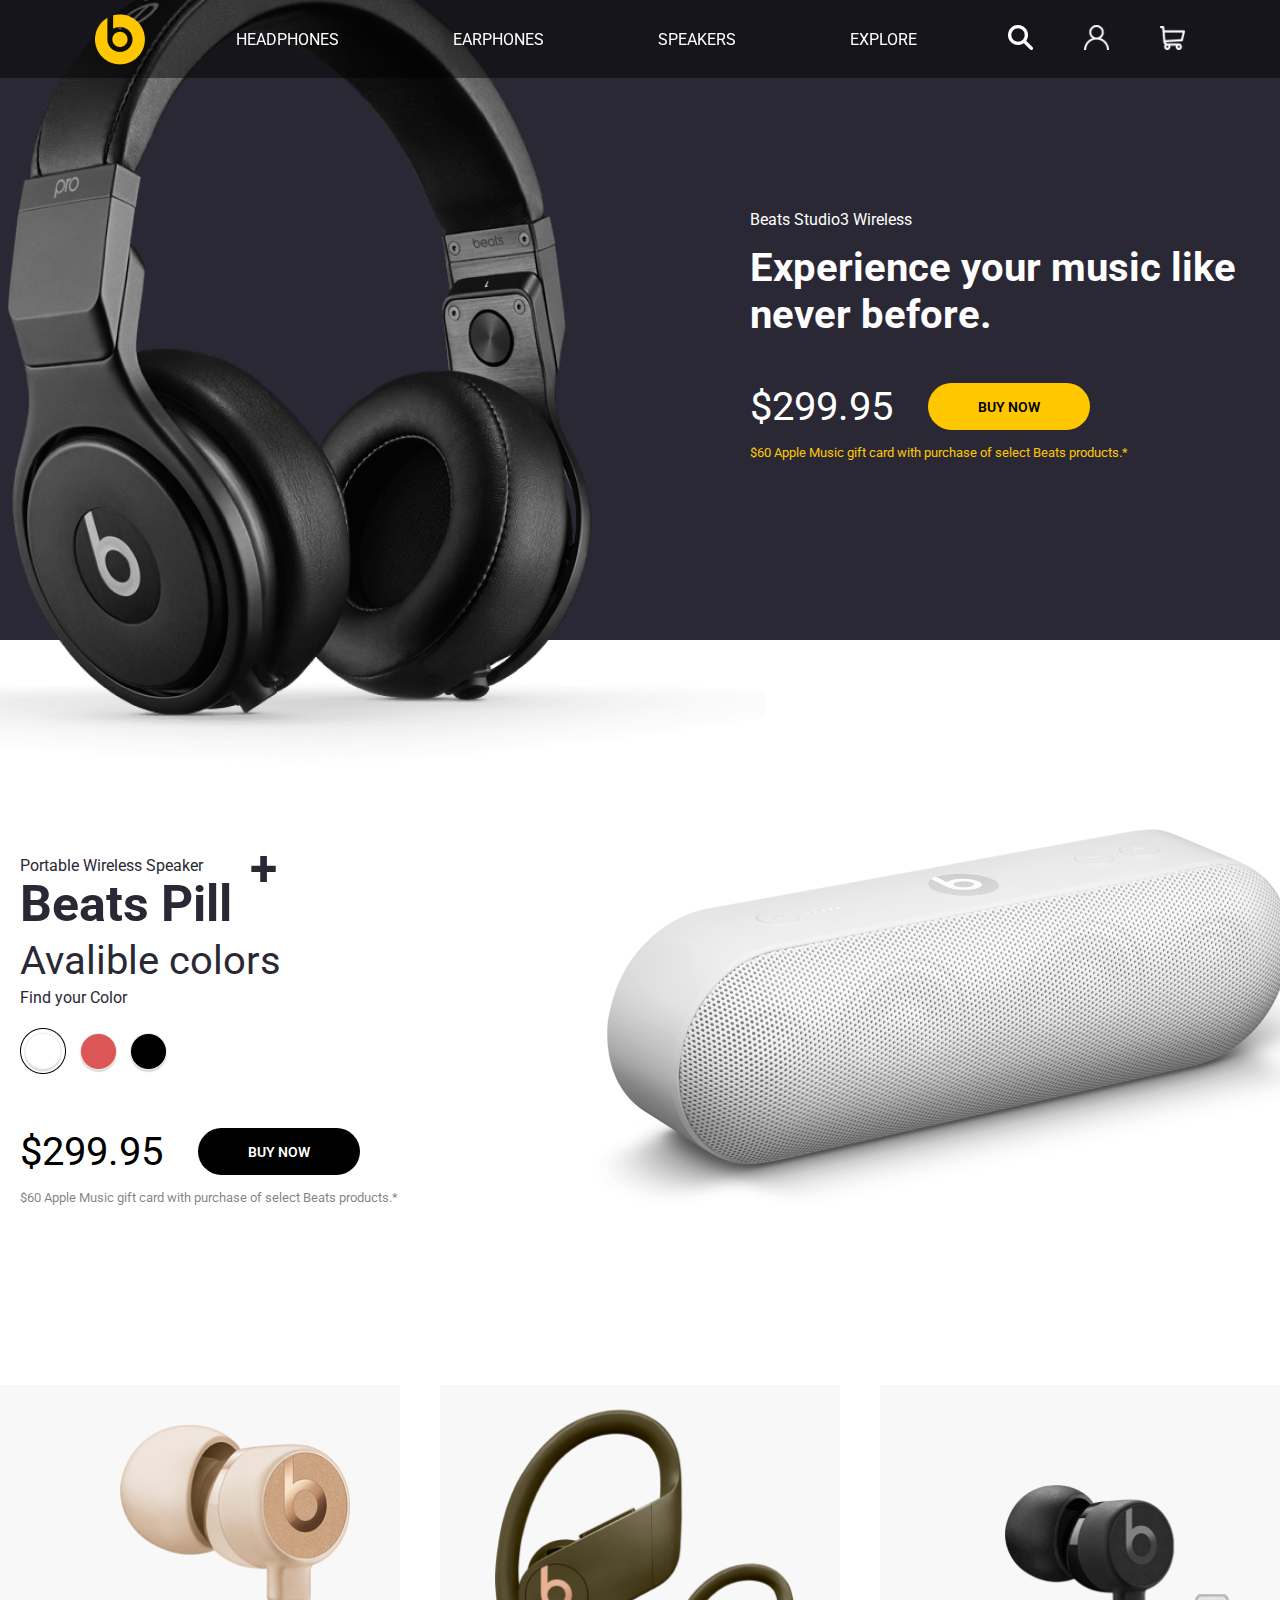
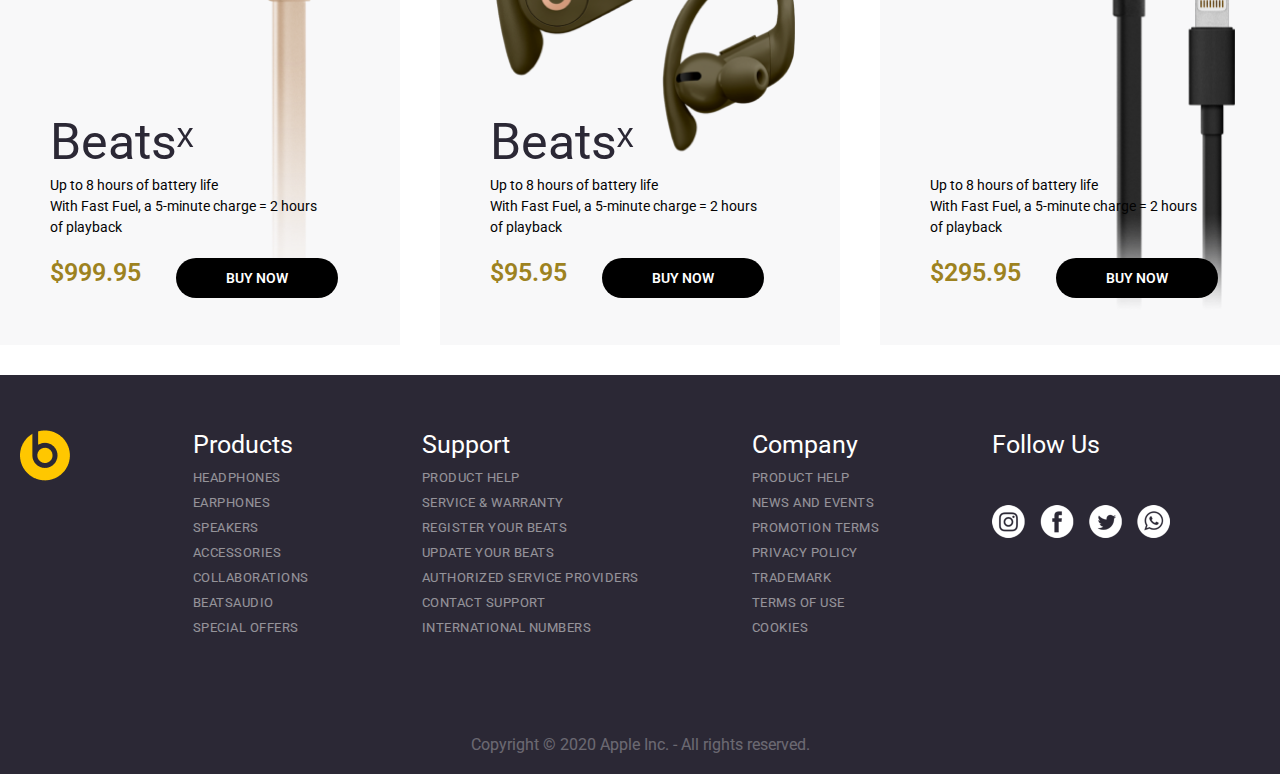
==== html/index.html @ 1bf5cfa0 "final version" ====
<!DOCTYPE html>
<html>
    <head>
        <title>Product Website</title>
        <meta charset="utf-8">
        <link rel="stylesheet" href="../styles/style.css">
        <link rel="stylesheet" href="../styles/nav.css">
        <link rel="stylesheet" href="../styles/bunner.css">
        <link rel="stylesheet" href="../styles/speaker.css">
        <link rel="stylesheet" href="../styles/earphones.css">
        <link rel="stylesheet" href="../styles/footer.css">
        <link href="https://fonts.googleapis.com/css?family=Roboto&display=swap" rel="stylesheet">
    </head>
    <body>
        <div class="container">

            <div class="nav">
                <div class="logo">
                    <img src="../images/logo.png" alt="shop-logo">
                </div>

                <div class="nav-list">
                    <a href="#" class="nav-link link">Headphones</a>
                    <a href="#" class="nav-link link">Earphones</a>
                    <a href="#" class="nav-link link">Speakers</a>
                    <a href="#" class="nav-link link">Explore</a>
                </div>

                <div class="button-group">
                    <a href="#" class="nav-icon link">
                        <img src="../images/search.png" alt="search">
                    </a>
                    <a href="#" class="nav-icon link">
                        <img src="../images/user.png" alt="user">
                    </a>
                    <a href="#" class="nav-icon link">
                        <img src="../images/shop.png" alt="shop">
                    </a>
                </div>
            </div>

            <div class="banner">
                <div class="wrapper">
                    <div class="bunner-picture">
                        <img src="../images/Bitmap.png" alt="bunner">
                    </div>

                    <div class="info">
                        <div class="sub-title">Beats Studio3 Wireless</div>
                        <div class="title">Experience your music like never before.</div>

                        <div class="action-box">
                            <div class="price">$299.95</div>
                            <button class="button">buy now</button>
                        </div>
    
                        <div class="extra-text">$60 Apple Music gift card with purchase of select Beats products.*</div>
    
                    </div>

                    
                </div>
            </div>

            <div class="speaker">
                <div class="wrapper_speaker">
                    <div class="speaker-info">

                        <div class="sub-title_speaker">Portable Wireless Speaker</div>
                        <div class="title_speaker">Beats Pill</div>
                        <div class="plus">+</div>

                        <div class="colors">
                            <div class="title_colors">Avalible colors</div>
                            <div class="choose_colors">
                                <div class="sub-title_colors">Find your Color</div>
                                <div class="color">
                                    <img src="../images/colors.png" alt="colors">
                                </div>
                            </div>
                        </div>

                        <div class="action-box">
                            <div class="price">$299.95</div>
                            <button class="button speaker">buy now</button>
                        </div>

                        <div class="extra-text">$60 Apple Music gift card with purchase of select Beats products.*</div>
                    
                    </div>

                    <div class="speaker-picture">
                        <img src="../images/speaker.png" alt="speaker">
                    </div>

                </div>
                
            </div>

            <div class="earphones">
                <div class="base">
                    
                    <div class="block-earphone block1">
                        <img src="../images/earphone1.png" alt="earphone" class="earphone1">
                        <div class="name">Beatsˣ</div>
                        <div class="characteristics"> 
                            
                            <div class="description">Up to 8 hours of battery life<br> With Fast Fuel, a 5-minute charge = 2 hours of playback</div>
                            
                            <div class="action-box">
                                <div class="price">$999.95</div>
                                <button class="button earphone">buy now</button>
                            </div>
                        </div>
                    </div>
                    
                    <div class="block-earphone block2">
                        <img src="../images/earphone2.png" alt="earphone" class="earphone2">
                        <div class="name">Beatsˣ</div>
                        <div class="characteristics">
                            
                            <div class="description">Up to 8 hours of battery life<br> With Fast Fuel, a 5-minute charge = 2 hours of playback</div>
                            
                            <div class="action-box">
                                
                                <div class="price">$95.95</div>
                                <button class="button earphone">buy now</button>
                            </div>
                        </div>
                    </div>
                    
                    <div class="block-earphone block3">
                        <img src="../images/earphone3.png" alt="earphone" class="earphone3">
                        
                        <div class="characteristics">
                            
                            <div class="description">Up to 8 hours of battery life<br> With Fast Fuel, a 5-minute charge = 2 hours of playback</div>
                        
                            <div class="action-box">
                                <div class="price">$295.95</div>
                                <button class="button earphone">buy now</button>
                            </div>
                        </div>
                    </div>
                </div>
            </div>

            <footer>
                <div class="footer">

                    <div class="logo">
                        <img src="../images/logo.png" alt="shop-logo">
                    </div>

                    <div class="products footer-block">
                        <div class="title-products footer-title">Products</div>
                        <div class="prod-links footer-links">HEADPHONES</div>
                        <div class="prod-links footer-links">EARPHONES</div>
                        <div class="prod-links footer-links">SPEAKERS</div>
                        <div class="prod-links footer-links">ACCESSORIES</div>
                        <div class="prod-links footer-links">COLLABORATIONS</div>
                        <div class="prod-links footer-links">BEATSAUDIO</div>
                        <div class="prod-links footer-links">SPECIAL OFFERS</div>

                    </div>

                    <div class="support footer-block">
                        <div class="title-support footer-title">Support</div>
                        <div class="supp-links footer-links">PRODUCT HELP</div>
                        <div class="supp-links footer-links">SERVICE & WARRANTY</div>
                        <div class="supp-links footer-links">REGISTER YOUR BEATS</div>
                        <div class="supp-links footer-links">UPDATE YOUR BEATS</div>
                        <div class="supp-links footer-links">AUTHORIZED SERVICE PROVIDERS</div>
                        <div class="supp-links footer-links">CONTACT SUPPORT</div>
                        <div class="supp-links footer-links">INTERNATIONAL NUMBERS</div>
                        
                    </div>

                    <div class="company footer-block">
                        <div class="title-company footer-title">Company</div>
                        <div class="comp-links footer-links">PRODUCT HELP</div>
                        <div class="comp-links footer-links">NEWS AND EVENTS</div>
                        <div class="comp-links footer-links">PROMOTION TERMS</div>
                        <div class="comp-links footer-links">PRIVACY POLICY</div>
                        <div class="comp-links footer-links">TRADEMARK</div>
                        <div class="comp-links footer-links">TERMS OF USE</div>
                        <div class="comp-links footer-links">COOKIES</div>
                    </div>

                    <div class="follow footer-block">
                        <div class="title-follow footer-title">Follow Us</div>

                        <div class="socials">
                            <a href="#" class="follow-links inst">
                                <img src="../images/inst icon.png">
                            </a>
                            <a href="#" class="follow-links fb">
                                <img src="../images/fb icon.png">
                            </a>
                            <a href="#" class="follow-links tw">
                                <img src="../images/tw icon.png">
                            </a>
                            <a href="#" class="follow-links wa">
                                <img src="../images/wa icon.png">
                            </a>
                        </div>
                    </div>

                </div>
                <div class="status">Copyright © 2020 Apple Inc. - All rights reserved.</div>
            </footer>
        </div>
    </body>
</html>
---- styles/style.css ----
* {
    margin: 0;
    padding: 0;
    font-family: 'Roboto', sans-serif;
}
---- styles/nav.css ----
.nav {
    background-color: rgba(0, 0, 0, 0.47);
    padding: 14px 95px;

    position: fixed;
    width: 100%;
    box-sizing: border-box;

    display: flex;
    align-items: center;
    justify-content: space-between;
    z-index: 1;
}

.logo {
    height: 50px;
    width: 50px;
    display: inline-block;
}

.logo img {
    width: 100%;
    height: auto;
}

.nav-link {
    text-transform: uppercase;
    margin-right: 110px;
    color: #fff;
}

.nav-link:last-child {
    margin-right: 0;
}

.link {
    text-decoration: none;
}

.nav-icon {
    height: 25px;
    width: 25px;
    display: inline-block;
    margin-right: 47px;
}

.nav-icon:last-child {
    margin-right: 0;
}

.nav-icon img {
    width: 100%;
    height: auto;
}
---- styles/bunner.css ----
.banner {
    background-color: #2B2835;
}
.wrapper {
    display: flex;

    max-width: 1240px;
    margin: 0 auto;

    align-items: center;
    justify-content: flex-end;
    position: relative;
}

.bunner-picture {
    position: absolute;
    top: 0;
    left: -110px;
}

.sub-title {
    font-size: 16px;
    color: #FFFFFF;
    margin-bottom: 15px;
}

.title, .price{
    font-size: 40px;
    color: #FFFFFF;
}

.title {
    font-weight: bold;
    margin-bottom: 45px;

}
.extra-text {
    font-size: 13px;
    color: #FFC700;
}

.button {
    border-radius: 100px;
    font-size: 14px;
    color: #000;
    background-color: #FFC700;
    border: none;
    outline: none;
    padding: 12px 50px;
    text-transform: uppercase;
    font-weight: 600;
}
    
.info {
    width: 100%;
    max-width: 510px;
    padding: 210px 0 180px;
}

.action-box {
    display: flex;
    margin-bottom: 15px;

}

.price {
    margin-right: 35px;
}
---- styles/speaker.css ----
/* .speaker {
    background: silver;
} */

.wrapper_speaker {
    display: flex;

    max-width: 1240px;
    margin: 0 auto;

    align-items: center;
    justify-content: flex-end;
    position: relative;
}

.speaker-picture {
    position: absolute;
    left: 45%;
    top: 0;
}

.speaker-info {
    width: 100%;
    max-width: 480px;
    padding: 216px 0 180px;
    margin-right: auto;
    
}

.speaker-info > .action-box {
    display: flex;
    margin-bottom: 15px;
}

.speaker-info > .action-box > .price {
    color: #000;
}

button.speaker {
    background: #000000;
    color: #fff;
}

.sub-title_speaker {
    font-size: 16px;
    color: #2B2835;
}

.plus {
    position: absolute;
    top: 200px;
    left: 230px;
}

.title_speaker, .plus {
    font-style: normal;
    font-weight: bold;
    font-size: 50px;
    color: #2B2835;
}

.color {
    margin-bottom: 50px;
}

.title_colors {
    font-size: 40px;
    color: #2B2835;
    line-height: 55px;
}

.sub-title_colors {
    font-size: 16px;
    line-height: 20px;
    color: #2B2835;
    margin-bottom: 20px;
}

.speaker-info .extra-text {
    color: rgba(0, 0, 0, 0.5)
}
---- styles/earphones.css ----
/* .earphones {
    background: darkblue;
} */

.base {
    display: flex;
    align-items: center;
    justify-content: center;
}

.block-earphone:last-child {
    margin-right: 0;
}

.block-earphone {
    width: 400px;
    height: 560px;
    background: #F8F8F9;
    margin-right: 40px;
    position: relative;
    margin-bottom: 30px;
}

img.earphone1 {
    width: 230px;
    height: 480px;
    position: absolute;
    top: 40px;
    left: 120px;
}

img.earphone2 {
    width: 300px;
    height: 430px;
    position: absolute;
    top: -20px;
    left: 55px;
}

img.earphone3 {
    width: 230px;
    height: 425px;
    position: absolute;
    top: 100px;
    left: 125px;
}



button.earphone {
    background: #000000;
    color: #fff;
}

.block-earphone .action-box .price {
    font-style: normal;
font-weight: 600;
font-size: 25px;
/* line-height: 30px; */

color: #9D8220;
}

.name {
    font-size: 50px;
    line-height: 55px;
    color: #2B2835;
    margin-bottom: 5px;
    position: absolute;
    top: 330px;
    left: 50px;
}

.description {
    font-style: normal;
    font-weight: normal;
    font-size: 14px;
    line-height: 21px;
    color: #030303;
    width: 270px;
    margin-bottom: 20px;
}

.characteristics {
    position: absolute;
    top: 390px;
    left: 50px;
}
---- styles/footer.css ----
footer {
    background: #2B2835;
    color: #fff;
    position: relative;
}

.footer {
    display: flex;
    align-items: flex-start;
    justify-content: space-between;

    width: 1240px;
    padding-top: 55px;
    padding-bottom: 50px;
    margin: auto;

}

.products, .support, .company {
    margin-right: 20px;
    height: 240px;
    width: auto;
    
}

.footer-block {
    margin-top: 0;
    margin-right: 90px;

}

.footer-title {
    font-size: 25px;
    line-height: 30px;
    margin-bottom: 5px;
}

.footer-links {
    font-size: 13px;
    opacity: 0.5;
    line-height: 25px;
    letter-spacing: 0.5px;
}

.status {
    font-size: 16px;
    opacity: 0.3;
    margin: auto;
    margin-top: 15px;
    text-align: center;
    padding-bottom: 20px;

}

.footer .logo {
    margin-right: 100px;
}

.socials {
    display: flex;
}

.follow-links {
    margin-right: 15px;
    margin-top: 40px;
}

.follow-links:last-child {
    margin-right: 0;
}
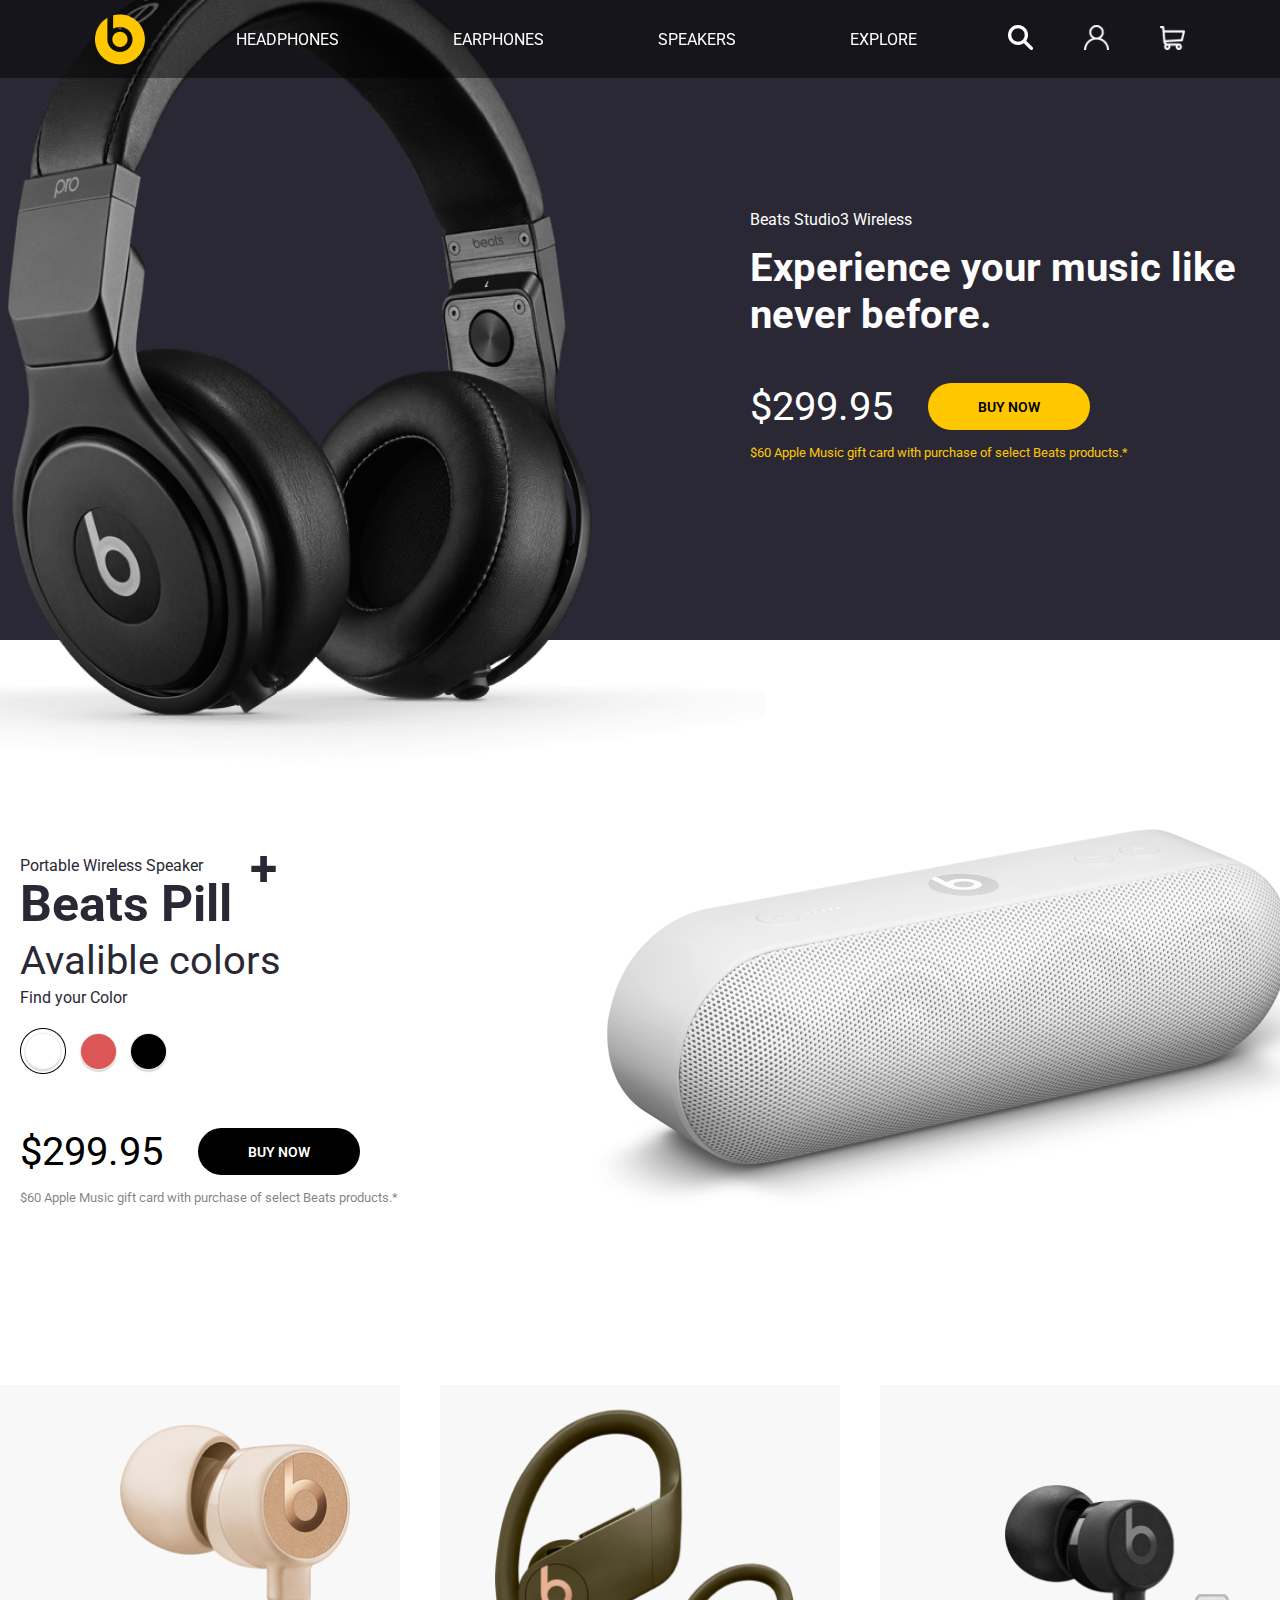
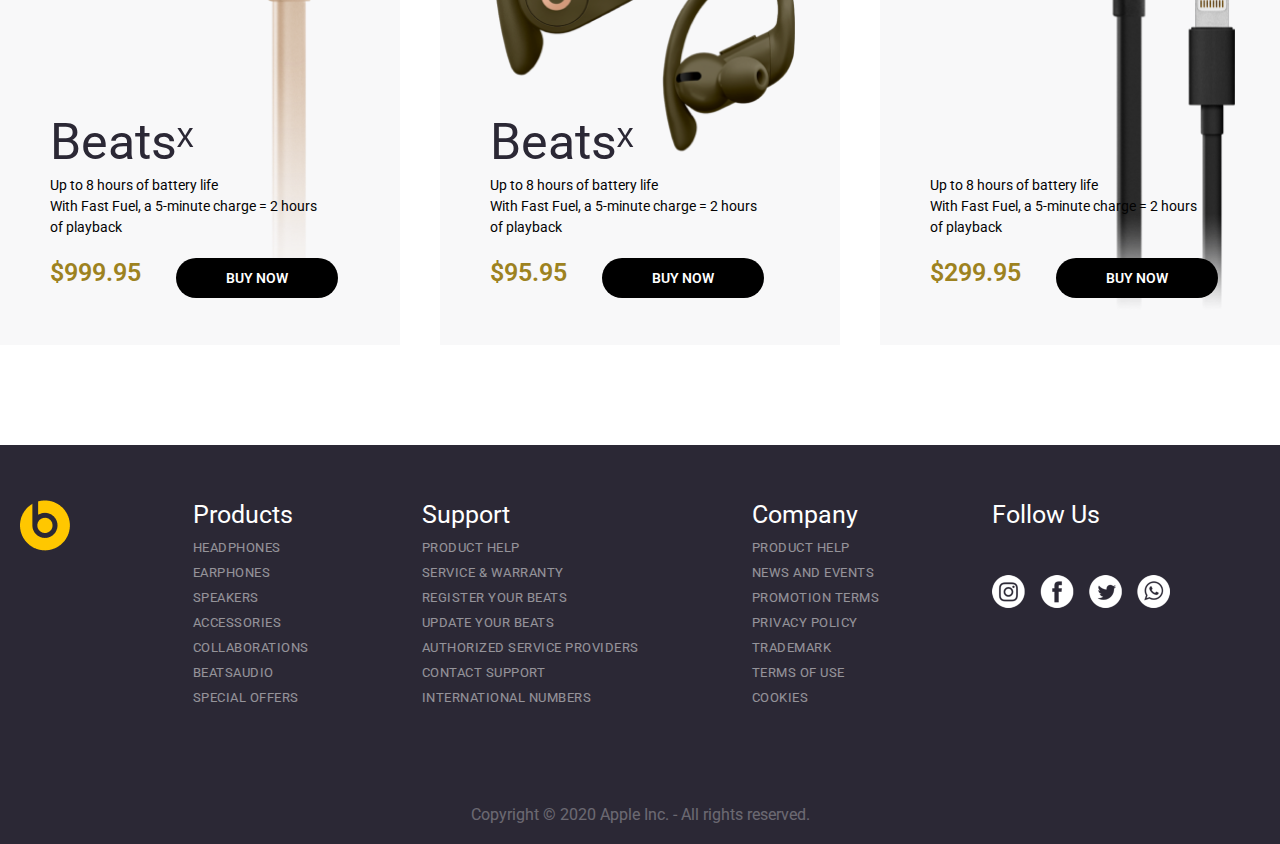
==== commit 0dc73fc6: "final edits" ====
--- a/html/index.html
+++ b/html/index.html
@@ -15,17 +15,16 @@
         <div class="container">
 
             <div class="nav">
+
                 <div class="logo">
                     <img src="../images/logo.png" alt="shop-logo">
                 </div>
-
                 <div class="nav-list">
                     <a href="#" class="nav-link link">Headphones</a>
                     <a href="#" class="nav-link link">Earphones</a>
                     <a href="#" class="nav-link link">Speakers</a>
                     <a href="#" class="nav-link link">Explore</a>
                 </div>
-
                 <div class="button-group">
                     <a href="#" class="nav-icon link">
                         <img src="../images/search.png" alt="search">
@@ -37,14 +36,15 @@
                         <img src="../images/shop.png" alt="shop">
                     </a>
                 </div>
+
             </div>
 
             <div class="banner">
+
                 <div class="wrapper">
                     <div class="bunner-picture">
                         <img src="../images/Bitmap.png" alt="bunner">
                     </div>
-
                     <div class="info">
                         <div class="sub-title">Beats Studio3 Wireless</div>
                         <div class="title">Experience your music like never before.</div>
@@ -55,21 +55,18 @@
                         </div>
     
                         <div class="extra-text">$60 Apple Music gift card with purchase of select Beats products.*</div>
-    
-                    </div>
-
-                    
-                </div>
+                    </div>
+                </div>
+
             </div>
 
             <div class="speaker">
+
                 <div class="wrapper_speaker">
                     <div class="speaker-info">
-
                         <div class="sub-title_speaker">Portable Wireless Speaker</div>
                         <div class="title_speaker">Beats Pill</div>
                         <div class="plus">+</div>
-
                         <div class="colors">
                             <div class="title_colors">Avalible colors</div>
                             <div class="choose_colors">
@@ -79,27 +76,22 @@
                                 </div>
                             </div>
                         </div>
-
                         <div class="action-box">
                             <div class="price">$299.95</div>
                             <button class="button speaker">buy now</button>
                         </div>
-
                         <div class="extra-text">$60 Apple Music gift card with purchase of select Beats products.*</div>
-                    
-                    </div>
-
+                    </div>
                     <div class="speaker-picture">
                         <img src="../images/speaker.png" alt="speaker">
                     </div>
-
-                </div>
-                
+                </div>
+
             </div>
 
             <div class="earphones">
+
                 <div class="base">
-                    
                     <div class="block-earphone block1">
                         <img src="../images/earphone1.png" alt="earphone" class="earphone1">
                         <div class="name">Beatsˣ</div>
@@ -113,7 +105,6 @@
                             </div>
                         </div>
                     </div>
-                    
                     <div class="block-earphone block2">
                         <img src="../images/earphone2.png" alt="earphone" class="earphone2">
                         <div class="name">Beatsˣ</div>
@@ -128,7 +119,6 @@
                             </div>
                         </div>
                     </div>
-                    
                     <div class="block-earphone block3">
                         <img src="../images/earphone3.png" alt="earphone" class="earphone3">
                         
@@ -137,21 +127,21 @@
                             <div class="description">Up to 8 hours of battery life<br> With Fast Fuel, a 5-minute charge = 2 hours of playback</div>
                         
                             <div class="action-box">
-                                <div class="price">$295.95</div>
+                                <div class="price">$299.95</div>
                                 <button class="button earphone">buy now</button>
                             </div>
                         </div>
                     </div>
                 </div>
+
             </div>
 
             <footer>
+
                 <div class="footer">
-
                     <div class="logo">
                         <img src="../images/logo.png" alt="shop-logo">
                     </div>
-
                     <div class="products footer-block">
                         <div class="title-products footer-title">Products</div>
                         <div class="prod-links footer-links">HEADPHONES</div>
@@ -161,9 +151,7 @@
                         <div class="prod-links footer-links">COLLABORATIONS</div>
                         <div class="prod-links footer-links">BEATSAUDIO</div>
                         <div class="prod-links footer-links">SPECIAL OFFERS</div>
-
-                    </div>
-
+                    </div>
                     <div class="support footer-block">
                         <div class="title-support footer-title">Support</div>
                         <div class="supp-links footer-links">PRODUCT HELP</div>
@@ -173,9 +161,7 @@
                         <div class="supp-links footer-links">AUTHORIZED SERVICE PROVIDERS</div>
                         <div class="supp-links footer-links">CONTACT SUPPORT</div>
                         <div class="supp-links footer-links">INTERNATIONAL NUMBERS</div>
-                        
-                    </div>
-
+                    </div>
                     <div class="company footer-block">
                         <div class="title-company footer-title">Company</div>
                         <div class="comp-links footer-links">PRODUCT HELP</div>
@@ -186,10 +172,8 @@
                         <div class="comp-links footer-links">TERMS OF USE</div>
                         <div class="comp-links footer-links">COOKIES</div>
                     </div>
-
                     <div class="follow footer-block">
                         <div class="title-follow footer-title">Follow Us</div>
-
                         <div class="socials">
                             <a href="#" class="follow-links inst">
                                 <img src="../images/inst icon.png">
@@ -207,7 +191,9 @@
                     </div>
 
                 </div>
+
                 <div class="status">Copyright © 2020 Apple Inc. - All rights reserved.</div>
+                
             </footer>
         </div>
     </body>
--- a/styles/style.css
+++ b/styles/style.css
@@ -3,6 +3,3 @@
     padding: 0;
     font-family: 'Roboto', sans-serif;
 }
-
-
-
--- a/styles/speaker.css
+++ b/styles/speaker.css
@@ -1,7 +1,3 @@
-/* .speaker {
-    background: silver;
-} */
-
 .wrapper_speaker {
     display: flex;
 
--- a/styles/earphones.css
+++ b/styles/earphones.css
@@ -1,6 +1,6 @@
-/* .earphones {
-    background: darkblue;
-} */
+.earphones {
+    margin-bottom: 70px;
+}
 
 .base {
     display: flex;
@@ -45,8 +45,6 @@
     left: 125px;
 }
 
-
-
 button.earphone {
     background: #000000;
     color: #fff;
@@ -54,11 +52,9 @@
 
 .block-earphone .action-box .price {
     font-style: normal;
-font-weight: 600;
-font-size: 25px;
-/* line-height: 30px; */
-
-color: #9D8220;
+    font-weight: 600;
+    font-size: 25px;
+    color: #9D8220;
 }
 
 .name {
--- a/styles/footer.css
+++ b/styles/footer.css
@@ -49,7 +49,6 @@
     margin-top: 15px;
     text-align: center;
     padding-bottom: 20px;
-
 }
 
 .footer .logo {
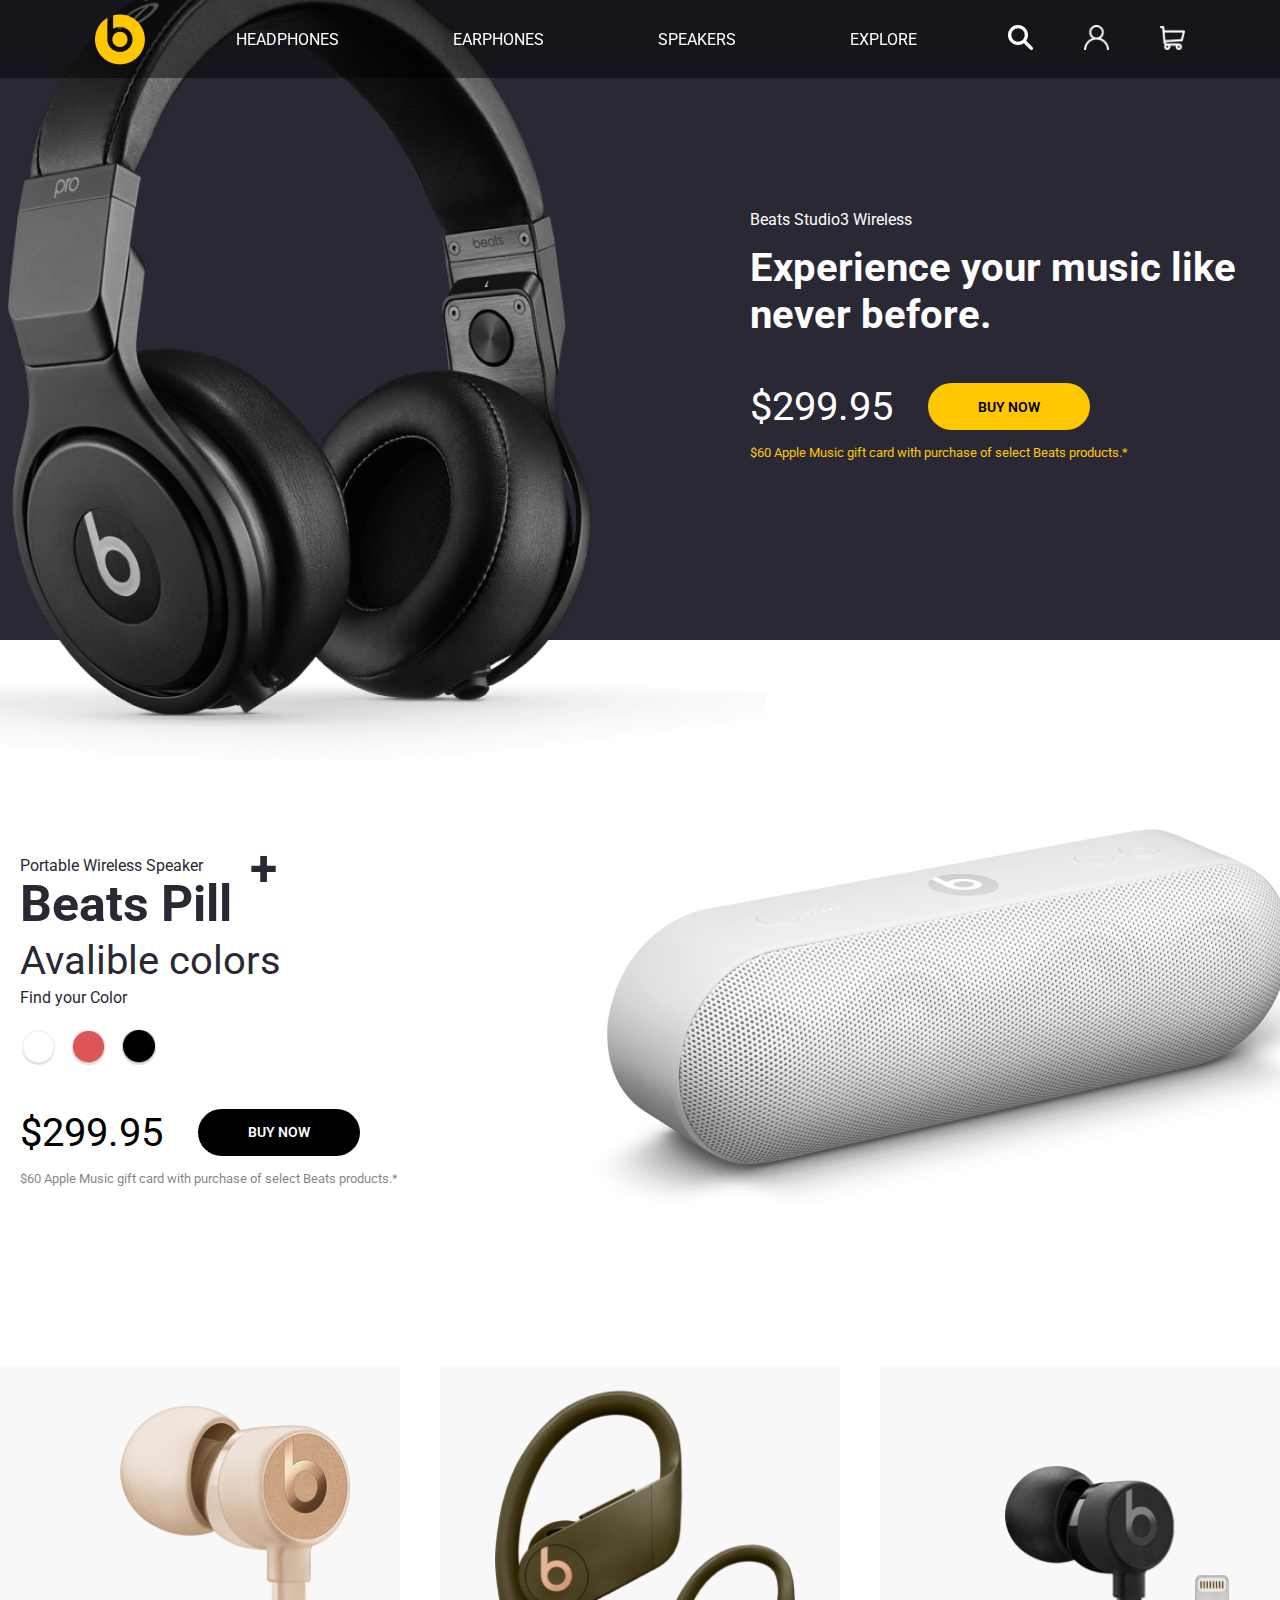
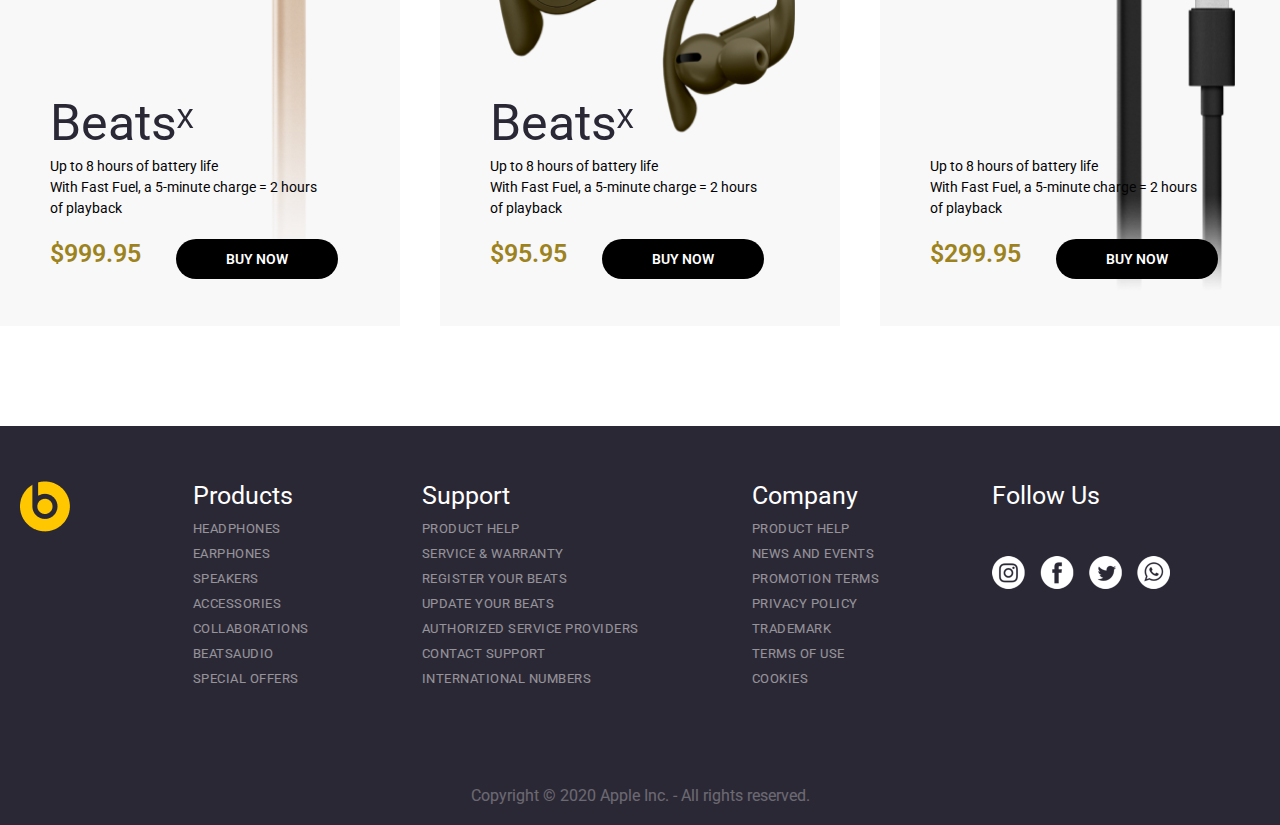
==== commit 4d109f47: "edit colors" ====
--- a/html/index.html
+++ b/html/index.html
@@ -71,8 +71,19 @@
                             <div class="title_colors">Avalible colors</div>
                             <div class="choose_colors">
                                 <div class="sub-title_colors">Find your Color</div>
-                                <div class="color">
+                                <!-- <div class="color">
                                     <img src="../images/colors.png" alt="colors">
+                                </div> -->
+                                <div class="color_css">
+                                    <a class="clr" href="#">
+                                        <img src="../images/Oval (1).png">
+                                    </a>
+                                    <a class="clr"  href="#">
+                                        <img src="../images/Oval red.png">
+                                    </a>
+                                    <a class="clr"  href="#">
+                                        <img src="../images/Oval black.png">
+                                    </a>
                                 </div>
                             </div>
                         </div>
--- a/styles/speaker.css
+++ b/styles/speaker.css
@@ -74,4 +74,39 @@
 
 .speaker-info .extra-text {
     color: rgba(0, 0, 0, 0.5)
+}
+
+a.clr {
+    width: 40px;
+    height: 40px;
+    /* border-radius: 40px; */
+    border: none;
+}
+
+.color_css {
+    display: flex;
+    justify-content: center;
+    align-items: baseline;
+    width: 150px;
+    height: auto;
+    margin-bottom: 40px;
+}
+
+.color_css a {
+    margin-right: 15px;
+}
+
+.clr img {
+    margin-right: 15px;
+    width: 100%;
+    height: auto;
+}
+
+a.clr img {
+    border: 1px solid #ffffff; 
+    /* border-radius: 40px; */
+}       
+.clr:hover img  {
+    border: 1px solid #303030; 
+    border-radius: 40px;
 }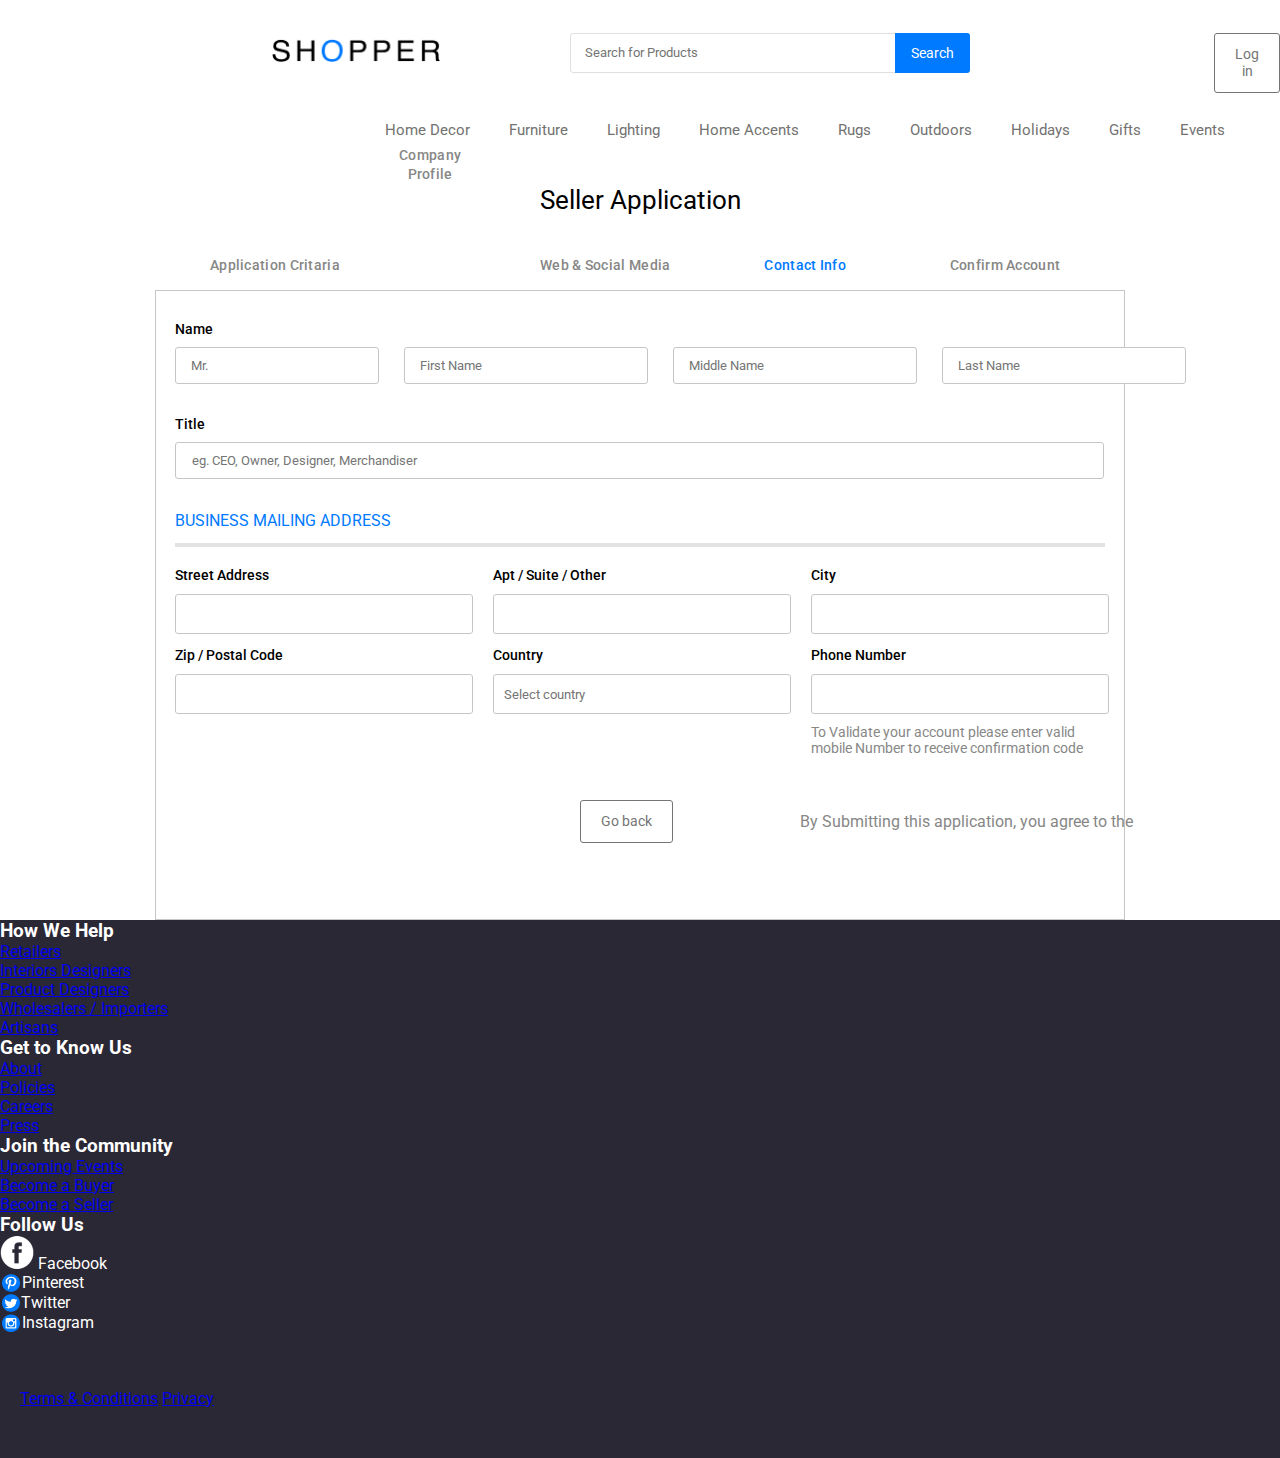
==== commit d4b1c2fa: "change links" ====
--- a/html/index.html
+++ b/html/index.html
@@ -1,210 +1,203 @@
 <!DOCTYPE html>
 <html>
     <head>
-        <title>Product Website</title>
-        <meta charset="utf-8">
+        <title>Homework 11</title>
+        <meta charset="UTF-8">
         <link rel="stylesheet" href="../styles/style.css">
-        <link rel="stylesheet" href="../styles/nav.css">
-        <link rel="stylesheet" href="../styles/bunner.css">
-        <link rel="stylesheet" href="../styles/speaker.css">
-        <link rel="stylesheet" href="../styles/earphones.css">
+        <link rel="stylesheet" href="../styles/base.css">
+        <link rel="stylesheet" href="../styles/header.css">
+        <link rel="stylesheet" href="../styles/menu.css">
         <link rel="stylesheet" href="../styles/footer.css">
         <link href="https://fonts.googleapis.com/css?family=Roboto&display=swap" rel="stylesheet">
     </head>
     <body>
         <div class="container">
 
-            <div class="nav">
-
-                <div class="logo">
-                    <img src="../images/logo.png" alt="shop-logo">
-                </div>
-                <div class="nav-list">
-                    <a href="#" class="nav-link link">Headphones</a>
-                    <a href="#" class="nav-link link">Earphones</a>
-                    <a href="#" class="nav-link link">Speakers</a>
-                    <a href="#" class="nav-link link">Explore</a>
-                </div>
-                <div class="button-group">
-                    <a href="#" class="nav-icon link">
-                        <img src="../images/search.png" alt="search">
-                    </a>
-                    <a href="#" class="nav-icon link">
-                        <img src="../images/user.png" alt="user">
-                    </a>
-                    <a href="#" class="nav-icon link">
-                        <img src="../images/shop.png" alt="shop">
-                    </a>
-                </div>
-
+            <header>
+                <div class="header">
+                    <img src="../images/logo.jpg" class="logo">
+                    <div class="search">
+                        <form>
+                            <input type="search" class="search-field" placeholder="Search for Products">
+                            <input type="submit" value="Search" class="search-btn">
+                        </form>
+                    </div>
+                    <button class="login btn">Log in</button>
+                    <button class="sign btn">Sign up</button>
+                    <img src="../images/shortlist icon.png" class="shortlist icon">
+                    <img src="../images/Cart icon.png" class="cart icon">
+                </div>
+                <div class="sub-header">
+                    <div class="links_sub-header">
+                        <a href="#">Home Decor</a>
+                        <a href="#">Furniture</a>
+                        <a href="#">Lighting</a>
+                        <a href="#">Home Accents</a>
+                        <a href="#">Rugs</a>
+                        <a href="#">Outdoors</a>
+                        <a href="#">Holidays</a>
+                        <a href="#">Gifts</a>
+                        <a href="#">Events</a>
+                    </div>
+                </div>
+            </header>
+            <div class="title">
+                <h2>Seller Application</h2>
             </div>
 
-            <div class="banner">
-
-                <div class="wrapper">
-                    <div class="bunner-picture">
-                        <img src="../images/Bitmap.png" alt="bunner">
-                    </div>
-                    <div class="info">
-                        <div class="sub-title">Beats Studio3 Wireless</div>
-                        <div class="title">Experience your music like never before.</div>
-
-                        <div class="action-box">
-                            <div class="price">$299.95</div>
-                            <button class="button">buy now</button>
-                        </div>
-    
-                        <div class="extra-text">$60 Apple Music gift card with purchase of select Beats products.*</div>
-                    </div>
+            <div class="menu">
+                <div class="information application">
+                    <a href="#">Application Critaria</a>
+                </div>
+                <div class="information company">
+                    <a href="#">Company Profile</a>
+                </div>
+                <div class="information web">
+                    <a href="#">Web & Social Media</a>
+                </div>
+                <div class="information contact">
+                    <a href="#">Contact Info</a>
+                </div>
+                <div class="information confirm">
+                    <a href="#">Confirm Account</a>
                 </div>
 
             </div>
 
-            <div class="speaker">
-
-                <div class="wrapper_speaker">
-                    <div class="speaker-info">
-                        <div class="sub-title_speaker">Portable Wireless Speaker</div>
-                        <div class="title_speaker">Beats Pill</div>
-                        <div class="plus">+</div>
-                        <div class="colors">
-                            <div class="title_colors">Avalible colors</div>
-                            <div class="choose_colors">
-                                <div class="sub-title_colors">Find your Color</div>
-                                <!-- <div class="color">
-                                    <img src="../images/colors.png" alt="colors">
-                                </div> -->
-                                <div class="color_css">
-                                    <a class="clr" href="#">
-                                        <img src="../images/Oval (1).png">
-                                    </a>
-                                    <a class="clr"  href="#">
-                                        <img src="../images/Oval red.png">
-                                    </a>
-                                    <a class="clr"  href="#">
-                                        <img src="../images/Oval black.png">
-                                    </a>
-                                </div>
-                            </div>
-                        </div>
-                        <div class="action-box">
-                            <div class="price">$299.95</div>
-                            <button class="button speaker">buy now</button>
-                        </div>
-                        <div class="extra-text">$60 Apple Music gift card with purchase of select Beats products.*</div>
-                    </div>
-                    <div class="speaker-picture">
-                        <img src="../images/speaker.png" alt="speaker">
-                    </div>
-                </div>
-
+            <div class="base">
+                <div class="full-name">
+                    <div class="text">Name</div>
+                    <div class="name">
+                        <form>
+                            <input type="text" placeholder="Mr." class="input-name mr">
+                        </form>
+                        <form>
+                            <input type="text" placeholder="First Name" class="input-name fname">
+                        </form>
+                        <form>
+                            <input type="text" placeholder="Middle Name" class="input-name mname">
+                        </form>
+                        <form>
+                            <input type="text" placeholder="Last Name" class="input-name lname">
+                        </form>
+                    </div>
+                </div>
+                <div class="title-base">
+                    <div class="text">Title</div>
+                    <form>
+                        <input type="text" placeholder="eg. CEO, Owner, Designer, Merchandiser" class="input_title-base">
+                    </form>
+
+                </div>
+                <div class="business-address">
+                    <div class="btitle">business mailing address</div>
+                    <div class="bsub-title"></div>
+                    <div class="parent-address">
+                        <div class="address">
+                            <form>
+                                <div>Street Address</div>
+                                <input type="text" name="Street Address" class="address street">
+                            </form>
+                        </div>
+                        <div class="address">
+                            <form>
+                                <div>Apt / Suite / Other</div>
+                                <input type="text" name="Suite" class="address apt">
+                            </form>
+                        </div>
+                        <div class="address city">
+                            <form>
+                                <div>City</div>
+                                <input type="text" name="city" class="address city">
+                            </form>
+                        </div>
+                        <div class="address">
+                            <form>
+                                <div>Zip / Postal Code</div>
+                                <input type="text" name="zip" class="address zip">
+                            </form>
+                        </div>
+                        <div class="address country">
+                            <form>
+                                <div>Country</div>
+                                <input type="text" name="country" placeholder="Select country" class="address country">
+                            </form>
+                        </div>
+                        <div class="address phone">
+                            <form>
+                                <div>Phone Number</div>
+                                <input type="text" name="phone-number" class="address phone">
+                                <p class="validate-text">To Validate your account please enter valid mobile Number to receive confirmation code</p>
+                            </form>
+                        </div>
+                    </div>
+
+                    <div class="btn-base">
+                        <button class="goback btn">Go back</button>
+                    </div>
+                    <div class="group">
+                        By Submitting this application, you agree to the
+                    </div>
+                    <div class="btn">
+                        <button class="submit">Submit Application</button>
+                    </div>
+                </div>
+                
+            
             </div>
 
-            <div class="earphones">
-
-                <div class="base">
-                    <div class="block-earphone block1">
-                        <img src="../images/earphone1.png" alt="earphone" class="earphone1">
-                        <div class="name">Beatsˣ</div>
-                        <div class="characteristics"> 
-                            
-                            <div class="description">Up to 8 hours of battery life<br> With Fast Fuel, a 5-minute charge = 2 hours of playback</div>
-                            
-                            <div class="action-box">
-                                <div class="price">$999.95</div>
-                                <button class="button earphone">buy now</button>
-                            </div>
-                        </div>
-                    </div>
-                    <div class="block-earphone block2">
-                        <img src="../images/earphone2.png" alt="earphone" class="earphone2">
-                        <div class="name">Beatsˣ</div>
-                        <div class="characteristics">
-                            
-                            <div class="description">Up to 8 hours of battery life<br> With Fast Fuel, a 5-minute charge = 2 hours of playback</div>
-                            
-                            <div class="action-box">
-                                
-                                <div class="price">$95.95</div>
-                                <button class="button earphone">buy now</button>
-                            </div>
-                        </div>
-                    </div>
-                    <div class="block-earphone block3">
-                        <img src="../images/earphone3.png" alt="earphone" class="earphone3">
+            <footer>
+                <div class="secondary-footer">
+                    <div class="help wehelp">
+                        <h3>How We Help</h3>
+                        <p><a href="#">Retailers</a></p>
+                        <p><a href="#">Interiors Designers</a></p>
+                        <p><a href="#">Product Designers</a></p>
+                        <p><a href="#">Wholesalers / Importers </a></p>
+                        <p><a href="#">Artisans</a></p>
+                    </div>
+                    <div class="help know">
+                        <h3>Get to Know Us</h3>
+                        <p><a href="#">About</a></p>
+                        <p><a href="#">Policies</a></p>
+                        <p><a href="#">Careers</a></p>
+                        <p><a href="#">Press</a></p>
                         
-                        <div class="characteristics">
-                            
-                            <div class="description">Up to 8 hours of battery life<br> With Fast Fuel, a 5-minute charge = 2 hours of playback</div>
-                        
-                            <div class="action-box">
-                                <div class="price">$299.95</div>
-                                <button class="button earphone">buy now</button>
-                            </div>
-                        </div>
-                    </div>
-                </div>
-
-            </div>
-
-            <footer>
-
+                    </div>
+                    <div class="help community">
+                        <h3>Join the Community</h3>
+                        <p><a href="#">Upcoming Events</a></p>
+                        <p><a href="#">Become a Buyer</a></p>
+                        <p><a href="#">Become a Seller</a></p>
+                    </div>
+                    <div class="help follow">
+                        <h3>Follow Us</h3>
+                        <div class="social">
+                            <img src="../images/fb icon.png" class="social-icon">
+                            <span>Facebook</span>
+                        </div>
+                        <div class="socials">
+                            <img src="../images/pntr icon.png" class="social-icon">
+                            <span>Pinterest</span>
+                        </div>
+                        <div class="socials">
+                            <img src="../images/twt icon.png" class="social-icon">
+                            <span>Twitter</span>
+                        </div>
+                        <div class="socials">
+                            <img src="../images/insta icon.png" class="social-icon">
+                            <span>Instagram</span>
+                        </div>
+                    </div>
+                    
+                </div>
+                <div class="line"></div>
                 <div class="footer">
-                    <div class="logo">
-                        <img src="../images/logo.png" alt="shop-logo">
-                    </div>
-                    <div class="products footer-block">
-                        <div class="title-products footer-title">Products</div>
-                        <div class="prod-links footer-links">HEADPHONES</div>
-                        <div class="prod-links footer-links">EARPHONES</div>
-                        <div class="prod-links footer-links">SPEAKERS</div>
-                        <div class="prod-links footer-links">ACCESSORIES</div>
-                        <div class="prod-links footer-links">COLLABORATIONS</div>
-                        <div class="prod-links footer-links">BEATSAUDIO</div>
-                        <div class="prod-links footer-links">SPECIAL OFFERS</div>
-                    </div>
-                    <div class="support footer-block">
-                        <div class="title-support footer-title">Support</div>
-                        <div class="supp-links footer-links">PRODUCT HELP</div>
-                        <div class="supp-links footer-links">SERVICE & WARRANTY</div>
-                        <div class="supp-links footer-links">REGISTER YOUR BEATS</div>
-                        <div class="supp-links footer-links">UPDATE YOUR BEATS</div>
-                        <div class="supp-links footer-links">AUTHORIZED SERVICE PROVIDERS</div>
-                        <div class="supp-links footer-links">CONTACT SUPPORT</div>
-                        <div class="supp-links footer-links">INTERNATIONAL NUMBERS</div>
-                    </div>
-                    <div class="company footer-block">
-                        <div class="title-company footer-title">Company</div>
-                        <div class="comp-links footer-links">PRODUCT HELP</div>
-                        <div class="comp-links footer-links">NEWS AND EVENTS</div>
-                        <div class="comp-links footer-links">PROMOTION TERMS</div>
-                        <div class="comp-links footer-links">PRIVACY POLICY</div>
-                        <div class="comp-links footer-links">TRADEMARK</div>
-                        <div class="comp-links footer-links">TERMS OF USE</div>
-                        <div class="comp-links footer-links">COOKIES</div>
-                    </div>
-                    <div class="follow footer-block">
-                        <div class="title-follow footer-title">Follow Us</div>
-                        <div class="socials">
-                            <a href="#" class="follow-links inst">
-                                <img src="../images/inst icon.png">
-                            </a>
-                            <a href="#" class="follow-links fb">
-                                <img src="../images/fb icon.png">
-                            </a>
-                            <a href="#" class="follow-links tw">
-                                <img src="../images/tw icon.png">
-                            </a>
-                            <a href="#" class="follow-links wa">
-                                <img src="../images/wa icon.png">
-                            </a>
-                        </div>
-                    </div>
-
-                </div>
-
-                <div class="status">Copyright © 2020 Apple Inc. - All rights reserved.</div>
-                
+                    <div>
+                        <a href="#" class="links_footer">Terms & Conditions</a>
+                        <a href="#" class="links_footer">Privacy</a>
+                    </div>
+                </div>
             </footer>
         </div>
     </body>
--- a/styles/base.css
+++ b/styles/base.css
@@ -0,0 +1,201 @@
+.base {
+    width: 970px;
+    height: 630px;
+    margin: auto;
+    margin-top: 15px;
+    background: #FFFFFF;
+    border: 1px solid #C6C6C5;
+    box-sizing: border-box;
+}
+
+.full-name {
+    width: 930px;
+    height: 65px;
+    margin: auto;
+    margin-top: 30px;
+}
+
+.text {
+    width: 66px;
+    height: 17px;
+    margin-bottom: 9px;
+    font-style: normal;
+    font-weight: 500;
+    font-size: 14px;
+}
+
+.name {
+    display: flex;
+}
+
+input.input-name {
+    padding-top: 10px;
+    padding-bottom: 10px;
+    padding-left: 15px;
+    padding-right: 50px;
+
+    margin-right: 25px;
+    border-radius: 3px;
+    border: 1px solid #C6C6C5;
+}
+
+input.mr {
+    padding-right: 10px;
+}
+
+input.lname {
+    margin-right: 0px;
+}
+
+.title-base {
+    margin: auto;
+    width: 930px;
+    height: 65px;
+    margin-top: 30px;
+}
+
+.input_title-base {
+    padding-top: 10px;
+    padding-bottom: 10px;
+    padding-left: 16px;
+    border-radius: 3px;
+    width: 98%;
+    border: 1px solid #C6C6C5;
+}
+
+.business-address {
+    width: 930px;
+    height: 400px;
+    margin: auto;
+    margin-top: 30px;
+}
+
+.btitle {
+    text-transform: uppercase;
+    height: 17px;
+    width: 230px;
+    margin-bottom: 15px;
+    color: #007AFF;
+}
+
+.bsub-title {
+    width: 930px;
+    height: 4px;
+    margin: auto;
+    background: #C6C6C5;
+    mix-blend-mode: normal;
+    opacity: 0.5;
+    margin-bottom: 20px;
+}
+
+div.address {
+    float: left;
+    width: 300px;
+    height: 40px;
+    margin-right: 18px;
+    margin-bottom: 40px;
+
+}
+
+input.address {
+    width: 290px;
+    height: auto;
+    border: 1px solid #C6C6C5;
+    box-sizing: border-box;
+    margin-bottom: 10px;
+
+}
+
+.parent-address {
+    width: 950px;
+    height: 250px;
+    position: relative;
+}
+
+.address > form > div {
+    width: 125px;
+    height: 17px;
+    font-style: normal;
+    font-weight: 500;
+    font-size: 14px;
+    margin-bottom: 10px;
+}
+
+div.phone{
+    margin-right: 0;
+    margin-bottom: 10px;
+
+}
+
+div.city {
+    margin-right: 0;
+
+}
+
+input.address {
+    background: #FFFFFF;
+    border: 1px solid #C6C6C5;
+    box-sizing: border-box;
+    width: 298px;
+    height: 40px;
+    border-radius: 3px;
+    padding-left: 10px;
+}
+
+div.country > input {
+    color: #878786;
+}
+
+p.validate-text {
+    color: #878786;
+    width: 298px;
+    height: 35px;
+    font-size: 14px;
+}
+
+button.submit {
+    background: #007AFF;
+    padding: 11px 13px;
+    font-style: normal;
+    font-size: 14px;
+    text-align: center;
+    color: #FFFFFF;
+    border: none;
+    border-radius: 3px;
+}
+
+.btn-base {
+    width: 100px;
+    display: flex;
+}
+
+.goback {
+    background: rgb(57, 122, 97);
+    position: absolute;
+    top: 800px;
+    left: 580px;
+}
+
+div.group {
+    width: 440px;
+    height: 17px;
+    margin: auto;
+    position: absolute;
+    left: 800px;
+    top: 812px;
+    color: #878786;
+}
+
+div.group > p {
+    width: 440px;
+    height: 17px;
+    background: lightyellow;
+    margin: auto;
+    font-family: Helvetica;
+}
+
+button.submit {
+    position: absolute;
+    left: 1320px;
+    top: 800px;
+}--- a/styles/header.css
+++ b/styles/header.css
@@ -0,0 +1,120 @@
+header {
+    width: 100%;
+    height: 145px;
+}
+
+.header {
+    width: 70%;
+    height: 100px;
+    background: #FFFFFF;
+    position: relative;
+    margin: auto;
+}
+
+img.logo {
+    position: absolute;
+    width: 169px;
+    height: 24px;
+    left: 80px;
+    top: 38px;
+}
+
+.search {
+    position: absolute;
+    width: 400px;
+    height: 40px;
+    left: 378px;
+    top: 33px;
+    box-sizing: border-box;
+}
+
+input[type="search"] {
+    width: 400px;
+    height: 40px;
+    padding-left: 14px;
+    padding-top: 11px;
+    padding-bottom: 12px;
+    background: #FFFFFF;
+    border: 1px solid #E0E0E0;
+    border-radius: 3px;
+}
+
+input.search-btn {
+    position: absolute;
+    right: 0;
+    top: 0;
+    width: 75px; /* Ширина кнопки */
+    height: 40px; /* Высота кнопки */
+    border: none; 
+    background:  #007AFF;
+    color: white;
+    border-top-right-radius: 3px;
+    border-bottom-right-radius: 3px;
+    font-style: normal;
+    font-size: 14px;
+}
+
+button.btn {
+    background: white;
+    font-style: normal;
+    font-size: 14px;
+    line-height: 17px;
+    text-align: center;
+    border: 1px solid #757575;
+    color: #757575;
+    border-radius: 3px;
+    padding: 12px 20px;
+}
+
+.login {
+    position: absolute;
+    top: 33px;
+    left: 1022px;
+}
+
+.sign {
+    position: absolute;
+    top: 33px;
+    left: 1144px;
+}
+
+img.shortlist {
+    position: absolute;
+    top: 42px;
+    left: 1271px;
+    width: 28px;
+    height: 26px;
+}
+
+img.cart {
+    position: absolute;
+    top: 38px;
+    left: 1326px;
+    width: 36px;
+    height: 30px;
+}
+
+.sub-header {
+    width: 70%;
+    height: 45px;
+    margin: auto;
+}
+
+.links_sub-header {
+    position: absolute;
+    top: 120px;
+    left: 385px;
+    width: 900px;
+    height: 18px;
+    margin-bottom: 14px;
+}
+
+.links_sub-header a {
+    margin-right: 35px;
+    text-decoration: none;
+    font-style: normal;
+    font-weight: normal;
+    font-size: 15px;
+    line-height: 18px;
+    color: #737270;
+}
--- a/styles/menu.css
+++ b/styles/menu.css
@@ -0,0 +1,46 @@
+.title {
+    width: 230px;
+    height: 30px;
+
+    margin: auto;
+    margin-top: 40px;
+    margin-bottom: 40px;
+}
+
+h2 {
+    font-style: normal;
+    font-weight: normal;
+    font-size: 26px;
+    line-height: 31px;
+    text-align: center;
+    color: #000000;
+}
+
+.menu {
+    text-align: center;
+    align-items: center;
+    width: 930px;
+    height: 20px;
+    display: flex;
+    margin: auto;
+}
+
+.information {
+    width: 200px;
+    height: 20px;
+}
+
+div.contact a{
+    color: #007AFF;
+}
+
+.information a {
+    font-style: normal;
+    font-weight: 500;
+    font-size: 14px;
+    line-height: 17px;
+    text-align: center;
+    letter-spacing: 0.3px;
+    color: #878786;
+    text-decoration: none;
+}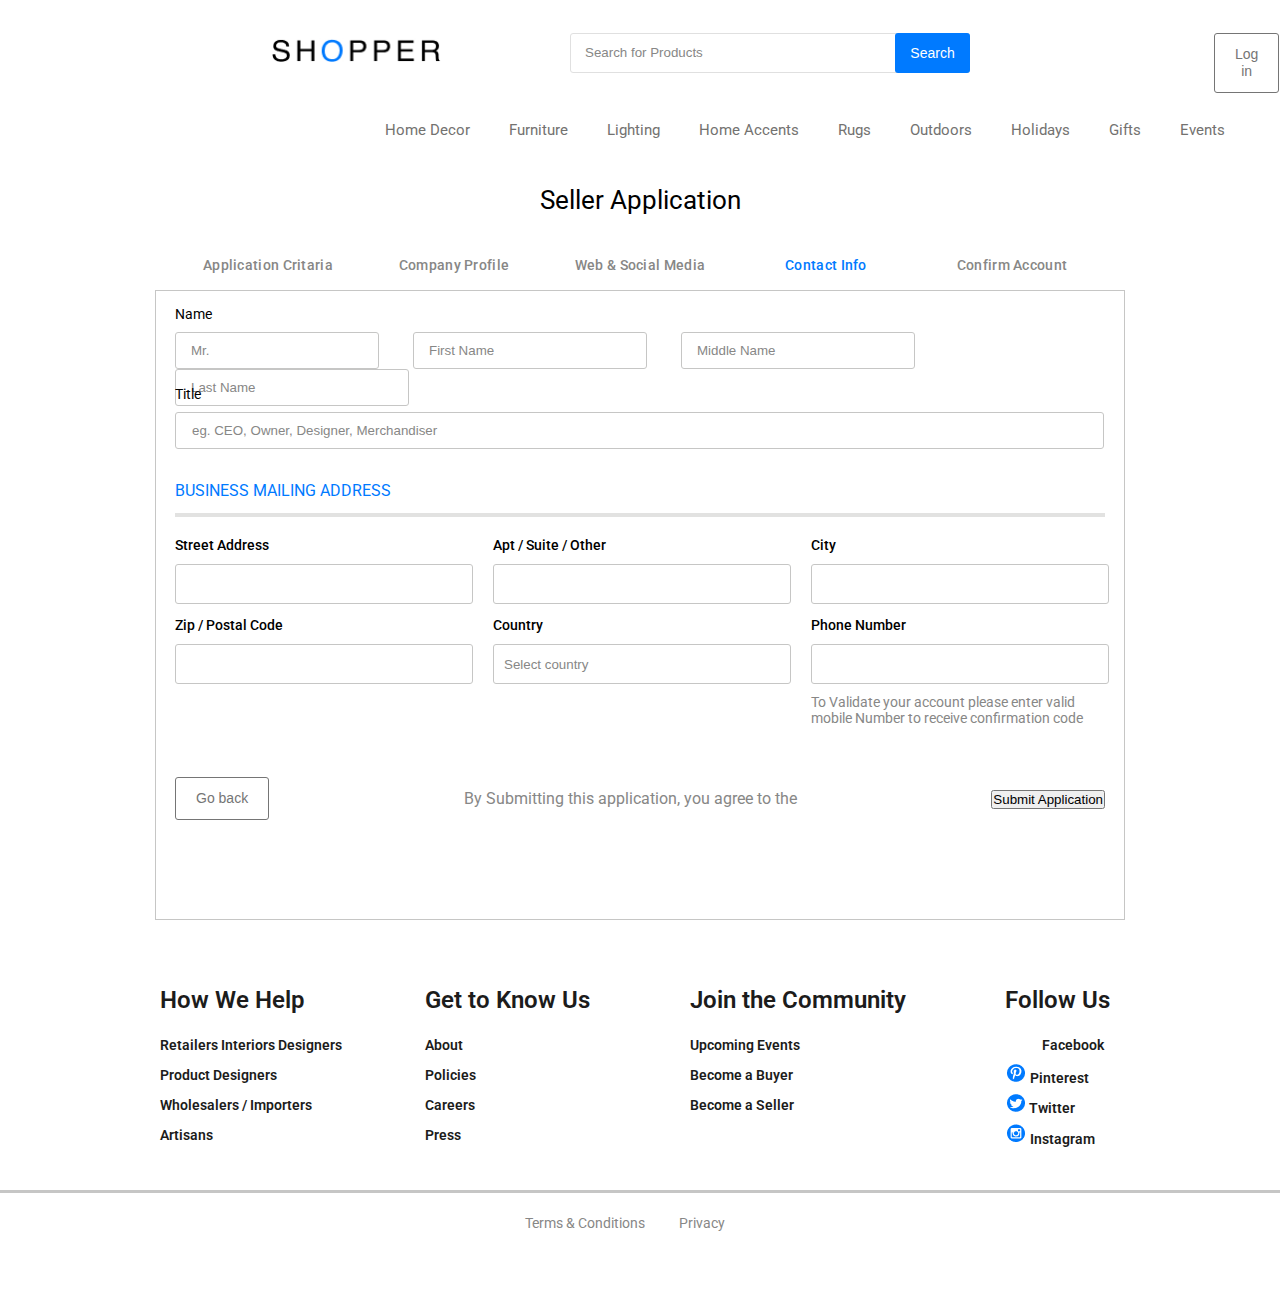
==== commit cdf2dbc2: "edit base/footer/style.css" ====
--- a/html/index.html
+++ b/html/index.html
@@ -69,16 +69,10 @@
                     <div class="text">Name</div>
                     <div class="name">
                         <form>
-                            <input type="text" placeholder="Mr." class="input-name mr">
-                        </form>
-                        <form>
-                            <input type="text" placeholder="First Name" class="input-name fname">
-                        </form>
-                        <form>
-                            <input type="text" placeholder="Middle Name" class="input-name mname">
-                        </form>
-                        <form>
-                            <input type="text" placeholder="Last Name" class="input-name lname">
+                            <input type="text" placeholder="Mr." class="input-name">
+                            <input type="text" placeholder="First Name" class="input-name">
+                            <input type="text" placeholder="Middle Name" class="input-name">
+                            <input type="text" placeholder="Last Name" class="input-name">
                         </form>
                     </div>
                 </div>
@@ -87,59 +81,59 @@
                     <form>
                         <input type="text" placeholder="eg. CEO, Owner, Designer, Merchandiser" class="input_title-base">
                     </form>
-
                 </div>
                 <div class="business-address">
-                    <div class="btitle">business mailing address</div>
-                    <div class="bsub-title"></div>
+                    <div class="title_business">business mailing address</div>
+                    <div class="sub-title_business"></div>
                     <div class="parent-address">
                         <div class="address">
                             <form>
-                                <div>Street Address</div>
+                                <div class="detailed-address">Street Address</div>
                                 <input type="text" name="Street Address" class="address street">
                             </form>
                         </div>
                         <div class="address">
                             <form>
-                                <div>Apt / Suite / Other</div>
+                                <div class="detailed-address">Apt / Suite / Other</div>
                                 <input type="text" name="Suite" class="address apt">
                             </form>
                         </div>
                         <div class="address city">
                             <form>
-                                <div>City</div>
+                                <div class="detailed-address">City</div>
                                 <input type="text" name="city" class="address city">
                             </form>
                         </div>
                         <div class="address">
                             <form>
-                                <div>Zip / Postal Code</div>
+                                <div class="detailed-address">Zip / Postal Code</div>
                                 <input type="text" name="zip" class="address zip">
                             </form>
                         </div>
                         <div class="address country">
                             <form>
-                                <div>Country</div>
+                                <div class="detailed-address">Country</div>
                                 <input type="text" name="country" placeholder="Select country" class="address country">
                             </form>
                         </div>
                         <div class="address phone">
                             <form>
-                                <div>Phone Number</div>
+                                <div class="detailed-address">Phone Number</div>
                                 <input type="text" name="phone-number" class="address phone">
-                                <p class="validate-text">To Validate your account please enter valid mobile Number to receive confirmation code</p>
+                                <div class="validate-text">To Validate your account please enter valid mobile Number to receive confirmation code</div>
                             </form>
                         </div>
                     </div>
-
-                    <div class="btn-base">
-                        <button class="goback btn">Go back</button>
-                    </div>
-                    <div class="group">
-                        By Submitting this application, you agree to the
-                    </div>
-                    <div class="btn">
-                        <button class="submit">Submit Application</button>
+                    <div class="action-box">
+                        <div class="btn-base">
+                            <button class="goback btn">Go back</button>
+                        </div>
+                        <div class="group">
+                            By Submitting this application, you agree to the
+                        </div>
+                        <div class="btn">
+                            <button class="submit">Submit Application</button>
+                        </div>
                     </div>
                 </div>
                 
@@ -150,11 +144,11 @@
                 <div class="secondary-footer">
                     <div class="help wehelp">
                         <h3>How We Help</h3>
-                        <p><a href="#">Retailers</a></p>
-                        <p><a href="#">Interiors Designers</a></p>
-                        <p><a href="#">Product Designers</a></p>
-                        <p><a href="#">Wholesalers / Importers </a></p>
-                        <p><a href="#">Artisans</a></p>
+                        <a href="#">Retailers</a>
+                        <a href="#">Interiors Designers</a></p>
+                        <a href="#">Product Designers</a></p>
+                        <a href="#">Wholesalers / Importers </a></p>
+                        <a href="#">Artisans</a></p>
                     </div>
                     <div class="help know">
                         <h3>Get to Know Us</h3>
--- a/styles/style.css
+++ b/styles/style.css
@@ -1,5 +1,22 @@
 * {
     margin: 0;
     padding: 0;
+}
+
+body {
+    background: #FFFFFF;
     font-family: 'Roboto', sans-serif;
 }
+
+.container {
+    align-items: center;
+}
+
+input::placeholder, .group, .validate-text {
+    color: #878786;
+}
+
+input {
+    border: 1px solid #C6C6C5;
+    border-radius: 3px;
+}--- a/styles/base.css
+++ b/styles/base.css
@@ -1,67 +1,77 @@
+/* весь внешний блок */
+
 .base {
     width: 970px;
     height: 630px;
     margin: auto;
     margin-top: 15px;
-    background: #FFFFFF;
+    
     border: 1px solid #C6C6C5;
     box-sizing: border-box;
 }
 
+/* весь блок с именами  */
+
 .full-name {
     width: 930px;
     height: 65px;
     margin: auto;
-    margin-top: 30px;
-}
+    margin-top: 15px;
+    margin-bottom: 15px;
+}
+
+/* маленький заголовок в 2х верхних блоках */
 
 .text {
     width: 66px;
     height: 17px;
     margin-bottom: 9px;
-    font-style: normal;
-    font-weight: 500;
-    font-size: 14px;
-}
+    font-size: 14px;
+}
+
+/* блок с инпутами */
 
 .name {
     display: flex;
 }
 
+/* блоки-инпуты */
+
 input.input-name {
-    padding-top: 10px;
-    padding-bottom: 10px;
-    padding-left: 15px;
-    padding-right: 50px;
-
-    margin-right: 25px;
-    border-radius: 3px;
-    border: 1px solid #C6C6C5;
-}
-
-input.mr {
+    padding: 10px 40px 10px 15px;
+    margin-right: 30px;
+}
+
+input.input-name:first-child {
     padding-right: 10px;
 }
 
-input.lname {
-    margin-right: 0px;
-}
+.input-name:last-child {
+    margin-right: 0;
+}
+
+/*блок с тайтлом и 1 инпутом */
 
 .title-base {
     margin: auto;
     width: 930px;
     height: 65px;
-    margin-top: 30px;
-}
+    margin-top: 15px;
+    margin-bottom: 15px;
+}
+
+/* длинный инпут */
 
 .input_title-base {
     padding-top: 10px;
     padding-bottom: 10px;
     padding-left: 16px;
-    border-radius: 3px;
+    /* border-radius: 3px; */
     width: 98%;
-    border: 1px solid #C6C6C5;
-}
+    /* border: 1px solid #C6C6C5; */
+}
+
+/* весь блок с адресом */
 
 .business-address {
     width: 930px;
@@ -70,7 +80,9 @@
     margin-top: 30px;
 }
 
-.btitle {
+/* заголовок бизнес */
+
+.title_business {
     text-transform: uppercase;
     height: 17px;
     width: 230px;
@@ -78,17 +90,27 @@
     color: #007AFF;
 }
 
-.bsub-title {
+/* подзаголовок бизнес */
+
+.sub-title_business {
     width: 930px;
     height: 4px;
     margin: auto;
-    background: #C6C6C5;
-    mix-blend-mode: normal;
-    opacity: 0.5;
+    background-color: rgba(198, 198, 197, 0.51);
+    
     margin-bottom: 20px;
 }
 
-div.address {
+/* */
+
+.parent-address {
+    width: 950px;
+    height: 240px;
+}
+
+/* блоки с адресом */
+
+.address {
     float: left;
     width: 300px;
     height: 40px;
@@ -97,22 +119,9 @@
 
 }
 
-input.address {
-    width: 290px;
-    height: auto;
-    border: 1px solid #C6C6C5;
-    box-sizing: border-box;
-    margin-bottom: 10px;
-
-}
-
-.parent-address {
-    width: 950px;
-    height: 250px;
-    position: relative;
-}
-
-.address > form > div {
+/* заголовок каждого блока с адресом */
+
+.detailed-address {
     width: 125px;
     height: 17px;
     font-style: normal;
@@ -121,81 +130,82 @@
     margin-bottom: 10px;
 }
 
-div.phone{
+/* 2 левых блока */
+
+.city, .phone {
     margin-right: 0;
-    margin-bottom: 10px;
-
-}
-
-div.city {
-    margin-right: 0;
-
-}
+}
+
+/* инпуты адресов */
 
 input.address {
     background: #FFFFFF;
-    border: 1px solid #C6C6C5;
+    /* border: 1px solid #C6C6C5; */
     box-sizing: border-box;
     width: 298px;
     height: 40px;
-    border-radius: 3px;
+    /* border-radius: 3px; */
     padding-left: 10px;
-}
-
-div.country > input {
-    color: #878786;
-}
-
-p.validate-text {
-    color: #878786;
-    width: 298px;
+    margin-bottom: 10px;
+}
+
+/* */
+
+div.phone{
+    /* margin-right: 0; */
+    margin-bottom: 10px;
+}
+
+/* */
+
+.validate-text {
+    width: 300px;
     height: 35px;
     font-size: 14px;
 }
 
-button.submit {
-    background: #007AFF;
+.action-box {
+    display: flex;
+    align-items: center;
+    justify-content: space-between;
+}
+
+/* кнопка submit */
+
+/* button.submit {
+    position: absolute;
+    left: 1320px;
+    top: 800px;
+
+    background-color: #007AFF;
+
     padding: 11px 13px;
-    font-style: normal;
     font-size: 14px;
     text-align: center;
     color: #FFFFFF;
     border: none;
     border-radius: 3px;
-}
-
-.btn-base {
-    width: 100px;
-    display: flex;
-}
-
-.goback {
-    background: rgb(57, 122, 97);
+
+    outline: none;
+} */
+
+/* кнопка назад */
+
+/* .goback { 
     position: absolute;
     top: 800px;
     left: 580px;
-}
-
-div.group {
+} */
+
+/* надпись по середине внизу */
+
+/* div.group {
     width: 440px;
     height: 17px;
     margin: auto;
     position: absolute;
     left: 800px;
     top: 812px;
-    color: #878786;
-}
-
-div.group > p {
-    width: 440px;
-    height: 17px;
-    background: lightyellow;
-    margin: auto;
-    font-family: Helvetica;
-}
-
-button.submit {
-    position: absolute;
-    left: 1320px;
-    top: 800px;
-}+} */
+
+
--- a/styles/footer.css
+++ b/styles/footer.css
@@ -1,69 +1,83 @@
 footer {
-    background: #2B2835;
-    color: #fff;
-    position: relative;
+    width: 100%;
+    height: 330px;
+
+    margin-top: 50px;
+}
+
+.secondary-footer {
+    width: 1200px;
+    height: 220px;
+    margin-bottom: 45px;
+    display: flex;
+    align-items: flex-start;
+    margin: auto;
+    font-style: normal;
+    font-weight: 600;
+    font-size: 14px;
+    line-height: 30px;
+    color: #1C1C1B;
 }
 
 .footer {
-    display: flex;
-    align-items: flex-start;
-    justify-content: space-between;
-
-    width: 1240px;
-    padding-top: 55px;
-    padding-bottom: 50px;
+    width: 350px;
+    height: 25px;
     margin: auto;
-
+    margin-top: 20px;
+    text-align: center;
 }
 
-.products, .support, .company {
-    margin-right: 20px;
-    height: 240px;
-    width: auto;
-    
+.links_footer {
+    text-decoration: none;
+    color: #878786;
+    font-size: 14px;
+    margin-right: 30px;
 }
 
-.footer-block {
-    margin-top: 0;
-    margin-right: 90px;
 
+.help {
+    width: 190px;
+    height: 195px;
+    margin-top: 15px;
+    margin-right: 75px;
 }
 
-.footer-title {
-    font-size: 25px;
-    line-height: 30px;
-    margin-bottom: 5px;
+.wehelp {
+    margin-left: 120px;
 }
 
-.footer-links {
-    font-size: 13px;
-    opacity: 0.5;
-    line-height: 25px;
-    letter-spacing: 0.5px;
+.community {
+    width: 240px;
+    height: 130px;
 }
 
-.status {
-    font-size: 16px;
-    opacity: 0.3;
-    margin: auto;
-    margin-top: 15px;
-    text-align: center;
-    padding-bottom: 20px;
+.follow {
+    margin-right: 0;
+    width: 134px;
 }
 
-.footer .logo {
-    margin-right: 100px;
+.help h3 {
+    font-weight: 600;
+    font-size: 24px;
+    color: #1C1C1B;
+    margin-bottom: 15px;
+} 
+
+.help a {
+    text-decoration: none;
+    font-weight: 600;
+    font-size: 14px;
+    color: #1C1C1B;
 }
 
-.socials {
-    display: flex;
+.line {
+    width: 1281px;
+    height: 3px;
+    background: #C6C6C5;
+    margin: auto;
 }
 
-.follow-links {
-    margin-right: 15px;
-    margin-top: 40px;
+.social > img {
+    vertical-align: middle;
 }
 
-.follow-links:last-child {
-    margin-right: 0;
-}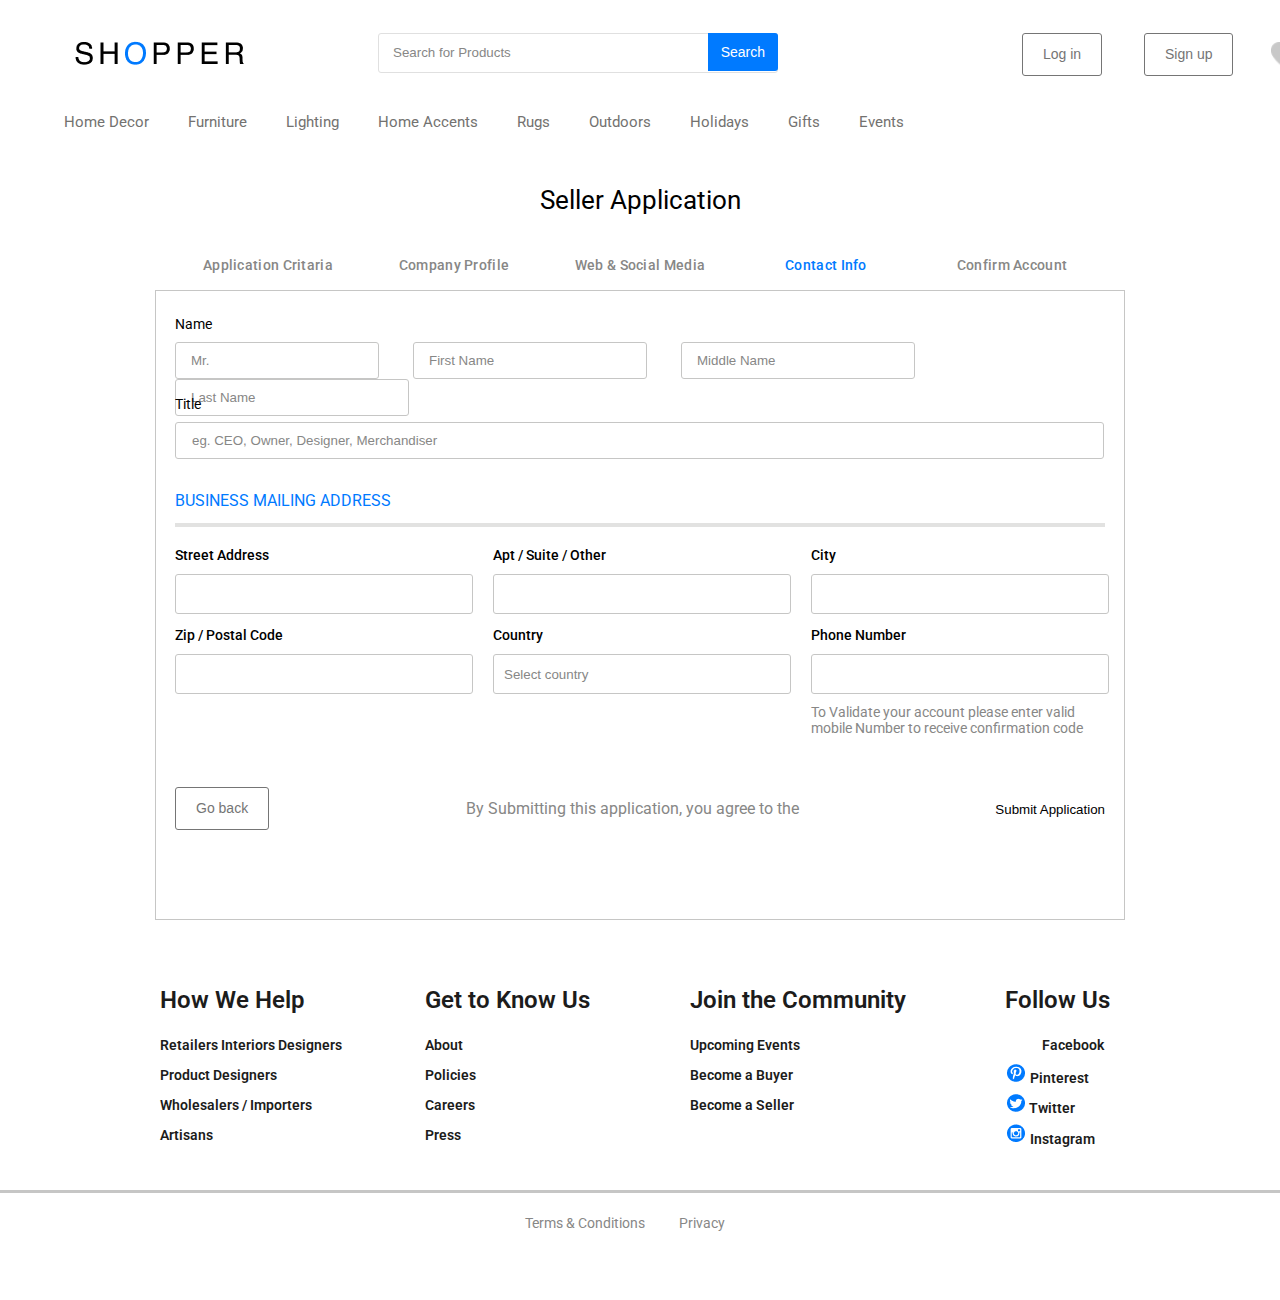
==== commit 7ff89e76: "edit buttons, header" ====
--- a/html/index.html
+++ b/html/index.html
@@ -15,7 +15,10 @@
 
             <header>
                 <div class="header">
-                    <img src="../images/logo.jpg" class="logo">
+                    <div class="logo">
+                        <img src="../images/logo.jpg">
+                    </div>
+                    
                     <div class="search">
                         <form>
                             <input type="search" class="search-field" placeholder="Search for Products">
@@ -24,8 +27,13 @@
                     </div>
                     <button class="login btn">Log in</button>
                     <button class="sign btn">Sign up</button>
-                    <img src="../images/shortlist icon.png" class="shortlist icon">
-                    <img src="../images/Cart icon.png" class="cart icon">
+                    <button class="icons shortlist">
+                        <img src="../images/shortlist icon.png" class="shortlist icon">
+                    </button>
+                    <button class="icons cart">
+                        <img src="../images/Cart icon.png" class="cart icon">
+                    </button>
+                    
                 </div>
                 <div class="sub-header">
                     <div class="links_sub-header">
--- a/styles/style.css
+++ b/styles/style.css
@@ -8,9 +8,9 @@
     font-family: 'Roboto', sans-serif;
 }
 
-.container {
-    align-items: center;
-}
+/* .container { */
+    /* align-items: center; */
+/* } */
 
 input::placeholder, .group, .validate-text {
     color: #878786;
@@ -19,4 +19,12 @@
 input {
     border: 1px solid #C6C6C5;
     border-radius: 3px;
+}
+
+button {
+    cursor: pointer;
+    outline: none;
+    border-radius: 3px;
+    background: none;
+    border: none;
 }--- a/styles/base.css
+++ b/styles/base.css
@@ -16,7 +16,7 @@
     width: 930px;
     height: 65px;
     margin: auto;
-    margin-top: 15px;
+    margin-top: 25px;
     margin-bottom: 15px;
 }
 
--- a/styles/header.css
+++ b/styles/header.css
@@ -4,19 +4,23 @@
 }
 
 .header {
-    width: 70%;
+    width: 90%;
     height: 100px;
     background: #FFFFFF;
-    position: relative;
     margin: auto;
 }
 
-img.logo {
+.logo {
     position: absolute;
-    width: 169px;
-    height: 24px;
-    left: 80px;
-    top: 38px;
+    width: 170px;
+    height: 25px;
+    left: 75px;
+    top: 40px;
+}
+
+.logo img {
+    width: 100%;
+    height: auto;
 }
 
 .search {
@@ -36,33 +40,33 @@
     padding-bottom: 12px;
     background: #FFFFFF;
     border: 1px solid #E0E0E0;
-    border-radius: 3px;
 }
 
 input.search-btn {
     position: absolute;
     right: 0;
     top: 0;
-    width: 75px; /* Ширина кнопки */
-    height: 40px; /* Высота кнопки */
+
+    font-size: 14px;
+    padding: 11px 13px;
+
     border: none; 
     background:  #007AFF;
     color: white;
-    border-top-right-radius: 3px;
-    border-bottom-right-radius: 3px;
-    font-style: normal;
-    font-size: 14px;
+
+    border-bottom-left-radius: inherit;
+    border-top-left-radius: inherit;
 }
 
 button.btn {
-    background: white;
-    font-style: normal;
+    background: none;
+    
     font-size: 14px;
     line-height: 17px;
-    text-align: center;
+    
     border: 1px solid #757575;
     color: #757575;
-    border-radius: 3px;
+    
     padding: 12px 20px;
 }
 
@@ -78,15 +82,25 @@
     left: 1144px;
 }
 
-img.shortlist {
+/* .icons {
+    border: none;
+    background: none;
+} */
+
+button.shortlist {
+    width: 30px;
+    height: 25px;
     position: absolute;
     top: 42px;
     left: 1271px;
-    width: 28px;
-    height: 26px;
 }
 
-img.cart {
+img.shortlist {
+    width: 100%;
+    height: auto;
+}
+
+button.cart {
     position: absolute;
     top: 38px;
     left: 1326px;
@@ -94,26 +108,26 @@
     height: 30px;
 }
 
+img.cart {
+    width: 100%;
+    height: auto;
+}
+
 .sub-header {
-    width: 70%;
-    height: 45px;
+    width: 90%;
+    height: auto;
     margin: auto;
+    padding: 12px 0;
 }
 
 .links_sub-header {
-    position: absolute;
-    top: 120px;
-    left: 385px;
-    width: 900px;
+    width: auto;
     height: 18px;
-    margin-bottom: 14px;
 }
 
 .links_sub-header a {
     margin-right: 35px;
     text-decoration: none;
-    font-style: normal;
-    font-weight: normal;
     font-size: 15px;
     line-height: 18px;
     color: #737270;
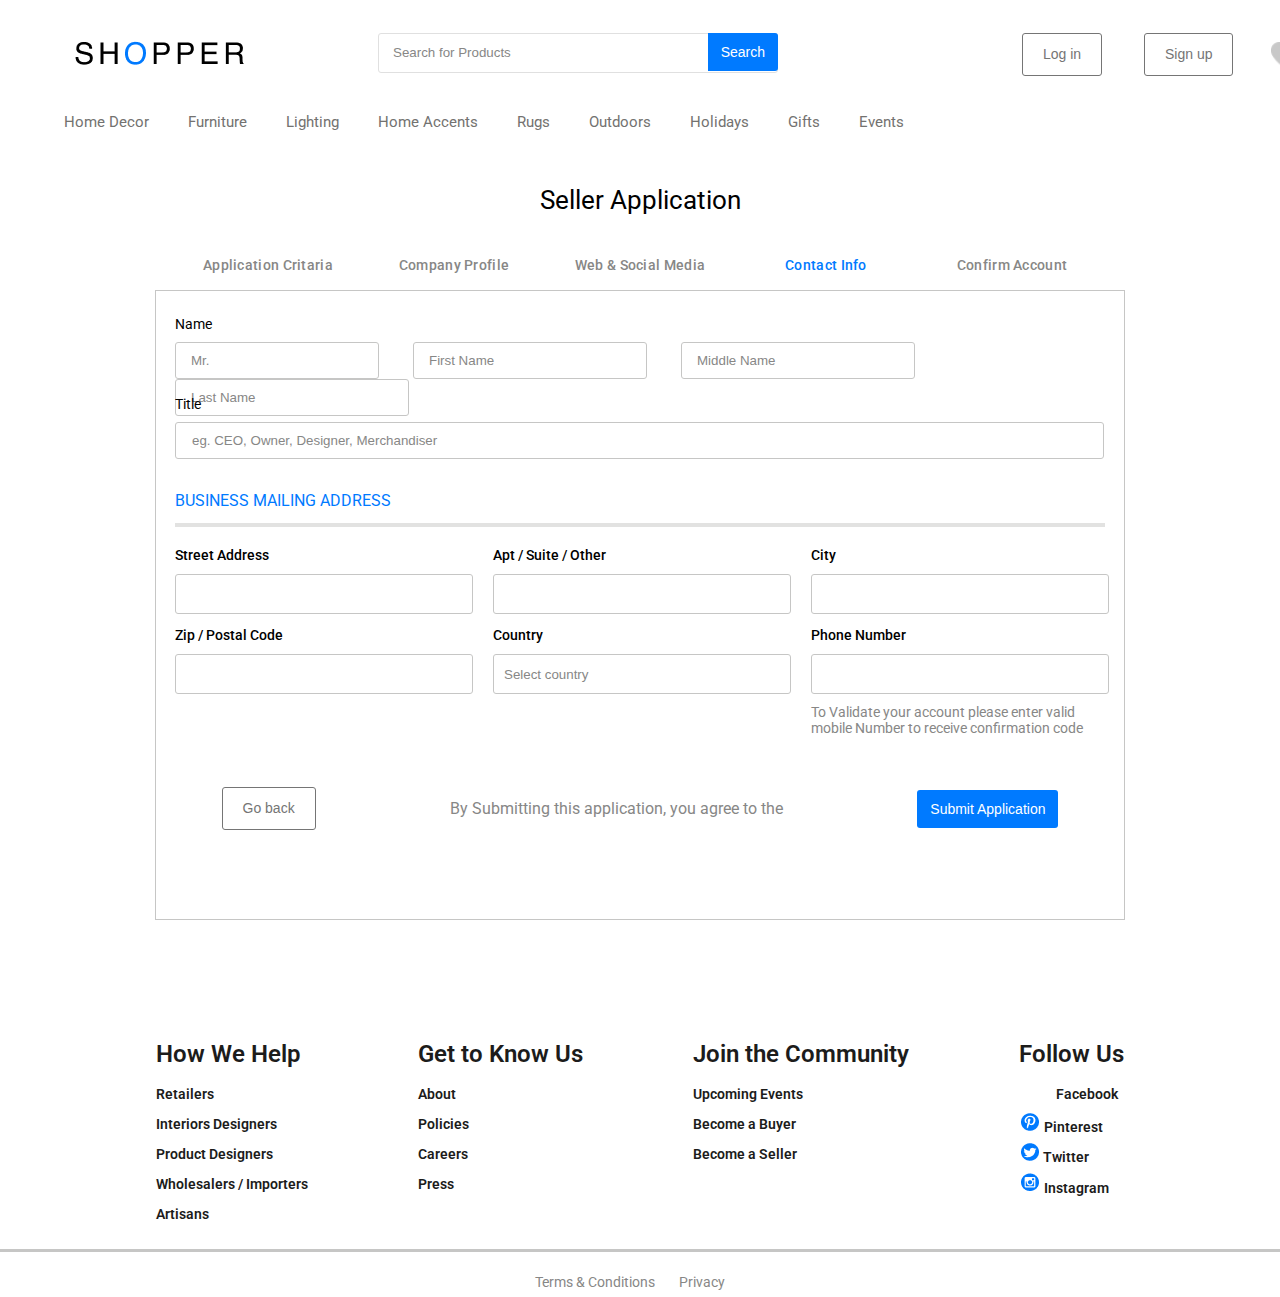
==== commit 977c3561: "edit footer" ====
--- a/html/index.html
+++ b/html/index.html
@@ -150,30 +150,54 @@
 
             <footer>
                 <div class="secondary-footer">
-                    <div class="help wehelp">
-                        <h3>How We Help</h3>
-                        <a href="#">Retailers</a>
-                        <a href="#">Interiors Designers</a></p>
-                        <a href="#">Product Designers</a></p>
-                        <a href="#">Wholesalers / Importers </a></p>
-                        <a href="#">Artisans</a></p>
+                    <div class="help">
+                        <div class="title-footer">How We Help</div>
+                        <div class="info links">
+                            <a href="#">Retailers</a>
+                        </div>
+                        <div class="info links">
+                            <a href="#">Interiors Designers</a>
+                        </div>
+                        <div class="info links">
+                            <a href="#">Product Designers</a>
+                        </div>
+                        <div class="info links">
+                            <a href="#">Wholesalers / Importers</a>
+                        </div>
+                        <div class="info links">
+                            <a href="#">Artisans</a>
+                        </div>
                     </div>
                     <div class="help know">
-                        <h3>Get to Know Us</h3>
-                        <p><a href="#">About</a></p>
-                        <p><a href="#">Policies</a></p>
-                        <p><a href="#">Careers</a></p>
-                        <p><a href="#">Press</a></p>
+                        <div class="title-footer">Get to Know Us</div>
+                        <div class="info links">
+                            <a href="#">About</a>
+                        </div>
+                        <div class="info links">
+                            <a href="#">Policies</a>
+                        </div>
+                        <div class="info links">
+                            <a href="#">Careers</a>
+                        </div>
+                        <div class="info links">
+                            <a href="#">Press</a>
+                        </div>
                         
                     </div>
                     <div class="help community">
-                        <h3>Join the Community</h3>
-                        <p><a href="#">Upcoming Events</a></p>
-                        <p><a href="#">Become a Buyer</a></p>
-                        <p><a href="#">Become a Seller</a></p>
+                        <div class="title-footer">Join the Community</div>
+                        <div class="info links">
+                            <a href="#">Upcoming Events</a>
+                        </div>
+                        <div class="info links">
+                            <a href="#">Become a Buyer</a>
+                        </div>
+                        <div class="info links">
+                            <a href="#">Become a Seller</a>
+                        </div>
                     </div>
                     <div class="help follow">
-                        <h3>Follow Us</h3>
+                        <div class="title-footer">Follow Us</div>
                         <div class="social">
                             <img src="../images/fb icon.png" class="social-icon">
                             <span>Facebook</span>
@@ -195,9 +219,9 @@
                 </div>
                 <div class="line"></div>
                 <div class="footer">
-                    <div>
-                        <a href="#" class="links_footer">Terms & Conditions</a>
-                        <a href="#" class="links_footer">Privacy</a>
+                    <div class="links_footer">
+                        <a href="#">Terms & Conditions</a>
+                        <a href="#">Privacy</a>
                     </div>
                 </div>
             </footer>
--- a/styles/style.css
+++ b/styles/style.css
@@ -27,4 +27,8 @@
     border-radius: 3px;
     background: none;
     border: none;
+}
+
+a {
+    text-decoration: none;
 }--- a/styles/base.css
+++ b/styles/base.css
@@ -165,6 +165,9 @@
 }
 
 .action-box {
+    width: 90%;
+    margin: auto;
+
     display: flex;
     align-items: center;
     justify-content: space-between;
@@ -172,40 +175,9 @@
 
 /* кнопка submit */
 
-/* button.submit {
-    position: absolute;
-    left: 1320px;
-    top: 800px;
-
+button.submit {
     background-color: #007AFF;
-
+    color: #FFFFFF;
     padding: 11px 13px;
     font-size: 14px;
-    text-align: center;
-    color: #FFFFFF;
-    border: none;
-    border-radius: 3px;
-
-    outline: none;
-} */
-
-/* кнопка назад */
-
-/* .goback { 
-    position: absolute;
-    top: 800px;
-    left: 580px;
-} */
-
-/* надпись по середине внизу */
-
-/* div.group {
-    width: 440px;
-    height: 17px;
-    margin: auto;
-    position: absolute;
-    left: 800px;
-    top: 812px;
-} */
-
-
+}
--- a/styles/footer.css
+++ b/styles/footer.css
@@ -1,18 +1,18 @@
 footer {
     width: 100%;
-    height: 330px;
+    height: auto;
 
     margin-top: 50px;
 }
 
 .secondary-footer {
-    width: 1200px;
-    height: 220px;
-    margin-bottom: 45px;
+    width: auto;
+    height: auto;
+    
     display: flex;
     align-items: flex-start;
-    margin: auto;
-    font-style: normal;
+    justify-content: center;
+
     font-weight: 600;
     font-size: 14px;
     line-height: 30px;
@@ -27,48 +27,66 @@
     text-align: center;
 }
 
+.title-footer {
+    color: #1C1C1B;
+    font-weight: 600;
+    font-size: 24px;
+    line-height: 29px;
+
+    margin-bottom: 10px;
+}
+
+.help {
+    margin-top: 70px;
+    margin-right: 110px;
+    margin-bottom: 20px;
+}
+
+.help:last-child {
+    margin-right: 0;
+}
+
+.info a {
+    line-height: 30px;
+    font-size: 14px;
+    color: #1C1C1B;
+}
+
 .links_footer {
-    text-decoration: none;
+    margin-bottom: 20px;
+}
+
+.links_footer a {
     color: #878786;
     font-size: 14px;
-    margin-right: 30px;
+    margin-right: 20px;
 }
 
 
-.help {
+/* .help {
     width: 190px;
     height: 195px;
     margin-top: 15px;
     margin-right: 75px;
-}
+} */
 
-.wehelp {
-    margin-left: 120px;
-}
-
-.community {
+/* .community {
     width: 240px;
     height: 130px;
-}
+} */
 
-.follow {
+/* .follow {
     margin-right: 0;
     width: 134px;
-}
+} */
 
-.help h3 {
-    font-weight: 600;
-    font-size: 24px;
-    color: #1C1C1B;
-    margin-bottom: 15px;
-} 
 
-.help a {
+/* .help a {
     text-decoration: none;
     font-weight: 600;
     font-size: 14px;
     color: #1C1C1B;
-}
+} */
 
 .line {
     width: 1281px;
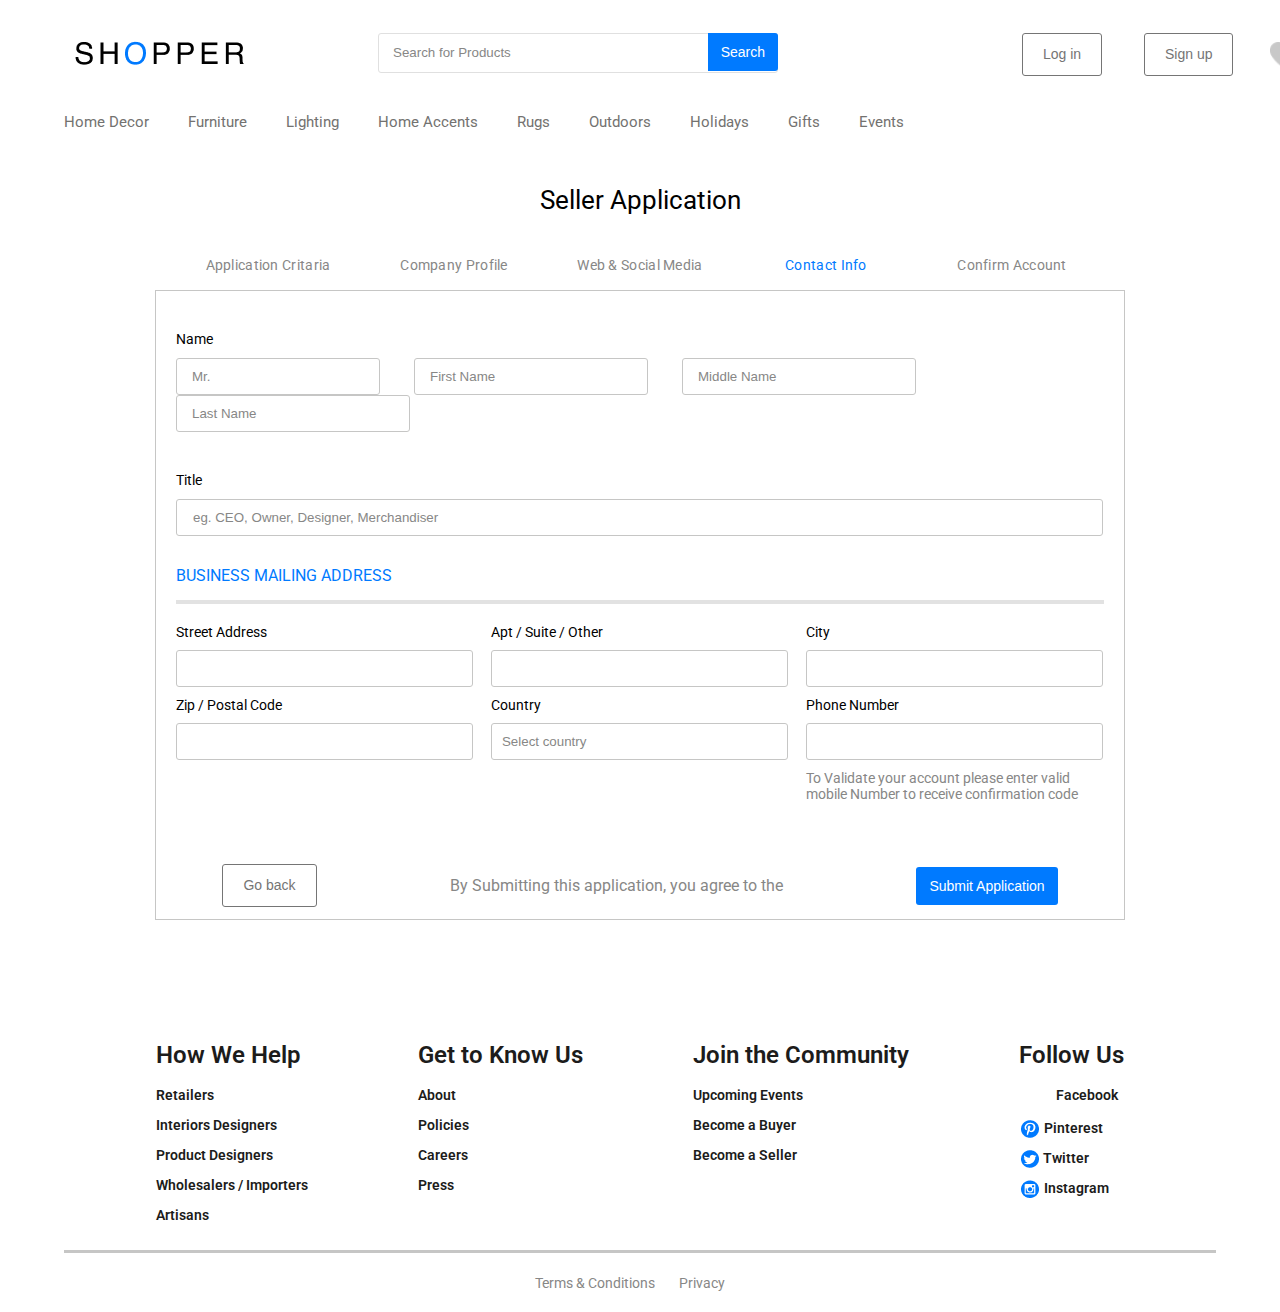
==== commit c75bea9f: "last edits" ====
--- a/html/index.html
+++ b/html/index.html
@@ -92,7 +92,7 @@
                 </div>
                 <div class="business-address">
                     <div class="title_business">business mailing address</div>
-                    <div class="sub-title_business"></div>
+                    <div class="line"></div>
                     <div class="parent-address">
                         <div class="address">
                             <form>
@@ -152,53 +152,53 @@
                 <div class="secondary-footer">
                     <div class="help">
                         <div class="title-footer">How We Help</div>
-                        <div class="info links">
+                        <div class="info">
                             <a href="#">Retailers</a>
                         </div>
-                        <div class="info links">
+                        <div class="info">
                             <a href="#">Interiors Designers</a>
                         </div>
-                        <div class="info links">
+                        <div class="info">
                             <a href="#">Product Designers</a>
                         </div>
-                        <div class="info links">
+                        <div class="info">
                             <a href="#">Wholesalers / Importers</a>
                         </div>
-                        <div class="info links">
+                        <div class="info">
                             <a href="#">Artisans</a>
                         </div>
                     </div>
-                    <div class="help know">
+                    <div class="help">
                         <div class="title-footer">Get to Know Us</div>
-                        <div class="info links">
+                        <div class="info">
                             <a href="#">About</a>
                         </div>
-                        <div class="info links">
+                        <div class="info">
                             <a href="#">Policies</a>
                         </div>
-                        <div class="info links">
+                        <div class="info">
                             <a href="#">Careers</a>
                         </div>
-                        <div class="info links">
+                        <div class="info">
                             <a href="#">Press</a>
                         </div>
                         
                     </div>
-                    <div class="help community">
+                    <div class="help">
                         <div class="title-footer">Join the Community</div>
-                        <div class="info links">
+                        <div class="info">
                             <a href="#">Upcoming Events</a>
                         </div>
-                        <div class="info links">
+                        <div class="info">
                             <a href="#">Become a Buyer</a>
                         </div>
-                        <div class="info links">
+                        <div class="info">
                             <a href="#">Become a Seller</a>
                         </div>
                     </div>
-                    <div class="help follow">
+                    <div class="help">
                         <div class="title-footer">Follow Us</div>
-                        <div class="social">
+                        <div class="socials">
                             <img src="../images/fb icon.png" class="social-icon">
                             <span>Facebook</span>
                         </div>
@@ -212,7 +212,7 @@
                         </div>
                         <div class="socials">
                             <img src="../images/insta icon.png" class="social-icon">
-                            <span>Instagram</span>
+                            <span>Instagram</div>
                         </div>
                     </div>
                     
--- a/styles/style.css
+++ b/styles/style.css
@@ -7,10 +7,6 @@
     background: #FFFFFF;
     font-family: 'Roboto', sans-serif;
 }
-
-/* .container { */
-    /* align-items: center; */
-/* } */
 
 input::placeholder, .group, .validate-text {
     color: #878786;
--- a/styles/base.css
+++ b/styles/base.css
@@ -8,15 +8,17 @@
     
     border: 1px solid #C6C6C5;
     box-sizing: border-box;
+
+    padding: 40px 20px;
+    
 }
 
 /* весь блок с именами  */
 
 .full-name {
-    width: 930px;
-    height: 65px;
+    width: 100%;
+    height: auto;
     margin: auto;
-    margin-top: 25px;
     margin-bottom: 15px;
 }
 
@@ -25,7 +27,7 @@
 .text {
     width: 66px;
     height: 17px;
-    margin-bottom: 9px;
+    margin-bottom: 10px;
     font-size: 14px;
 }
 
@@ -50,14 +52,13 @@
     margin-right: 0;
 }
 
-/*блок с тайтлом и 1 инпутом */
+/* блок с тайтлом и 1 инпутом */
 
 .title-base {
     margin: auto;
-    width: 930px;
-    height: 65px;
-    margin-top: 15px;
-    margin-bottom: 15px;
+    width: 100%;
+    height: auto;
+    margin-top: 40px;
 }
 
 /* длинный инпут */
@@ -66,16 +67,16 @@
     padding-top: 10px;
     padding-bottom: 10px;
     padding-left: 16px;
-    /* border-radius: 3px; */
+    
     width: 98%;
-    /* border: 1px solid #C6C6C5; */
 }
 
 /* весь блок с адресом */
 
 .business-address {
-    width: 930px;
-    height: 400px;
+    width: 100%;
+    height: auto;
+
     margin: auto;
     margin-top: 30px;
 }
@@ -83,28 +84,27 @@
 /* заголовок бизнес */
 
 .title_business {
+    width: 100%;
+    height: auto;
+    
+    color: #007AFF;
     text-transform: uppercase;
-    height: 17px;
-    width: 230px;
+   
     margin-bottom: 15px;
-    color: #007AFF;
+    
 }
 
-/* подзаголовок бизнес */
+/* длинная линия */
 
-.sub-title_business {
-    width: 930px;
+.business-address .line {
+    width: 100%;
     height: 4px;
-    margin: auto;
-    background-color: rgba(198, 198, 197, 0.51);
-    
+    opacity: 0.5;
     margin-bottom: 20px;
 }
 
-/* */
-
 .parent-address {
-    width: 950px;
+    width: 100%;
     height: 240px;
 }
 
@@ -112,20 +112,17 @@
 
 .address {
     float: left;
-    width: 300px;
-    height: 40px;
+    width: 32%;
+    height: auto;
     margin-right: 18px;
-    margin-bottom: 40px;
-
 }
 
 /* заголовок каждого блока с адресом */
 
 .detailed-address {
-    width: 125px;
-    height: 17px;
-    font-style: normal;
-    font-weight: 500;
+    width: 100%;
+    height: auto;
+    
     font-size: 14px;
     margin-bottom: 10px;
 }
@@ -139,28 +136,18 @@
 /* инпуты адресов */
 
 input.address {
-    background: #FFFFFF;
-    /* border: 1px solid #C6C6C5; */
+    width: 100%;
+    height: auto;
+
     box-sizing: border-box;
-    width: 298px;
-    height: 40px;
-    /* border-radius: 3px; */
-    padding-left: 10px;
+    
+    padding: 10px 10px;
     margin-bottom: 10px;
 }
 
-/* */
-
-div.phone{
-    /* margin-right: 0; */
-    margin-bottom: 10px;
-}
-
-/* */
-
 .validate-text {
-    width: 300px;
-    height: 35px;
+    width: 100%;
+    height: auto;
     font-size: 14px;
 }
 
--- a/styles/header.css
+++ b/styles/header.css
@@ -12,10 +12,11 @@
 
 .logo {
     position: absolute;
+    left: 75px;
+    top: 40px;
+
     width: 170px;
     height: 25px;
-    left: 75px;
-    top: 40px;
 }
 
 .logo img {
@@ -25,20 +26,21 @@
 
 .search {
     position: absolute;
+    left: 378px;
+    top: 33px;
+
     width: 400px;
     height: 40px;
-    left: 378px;
-    top: 33px;
+    
     box-sizing: border-box;
 }
 
 input[type="search"] {
     width: 400px;
     height: 40px;
-    padding-left: 14px;
-    padding-top: 11px;
-    padding-bottom: 12px;
-    background: #FFFFFF;
+
+    padding: 11px 0 12px 14px;
+    
     border: 1px solid #E0E0E0;
 }
 
@@ -50,7 +52,7 @@
     font-size: 14px;
     padding: 11px 13px;
 
-    border: none; 
+    border: none;
     background:  #007AFF;
     color: white;
 
@@ -82,33 +84,26 @@
     left: 1144px;
 }
 
-/* .icons {
-    border: none;
-    background: none;
-} */
+button.shortlist {
+    position: absolute;
+    top: 42px;
+    left: 1270px;
 
-button.shortlist {
     width: 30px;
     height: 25px;
-    position: absolute;
-    top: 42px;
-    left: 1271px;
-}
-
-img.shortlist {
-    width: 100%;
-    height: auto;
+    
 }
 
 button.cart {
     position: absolute;
     top: 38px;
-    left: 1326px;
+    left: 1330px;
+
     width: 36px;
     height: 30px;
 }
 
-img.cart {
+img.icon {
     width: 100%;
     height: auto;
 }
--- a/styles/menu.css
+++ b/styles/menu.css
@@ -35,12 +35,9 @@
 }
 
 .information a {
-    font-style: normal;
-    font-weight: 500;
     font-size: 14px;
     line-height: 17px;
-    text-align: center;
+
     letter-spacing: 0.3px;
     color: #878786;
-    text-decoration: none;
 }--- a/styles/footer.css
+++ b/styles/footer.css
@@ -20,26 +20,23 @@
 }
 
 .footer {
-    width: 350px;
-    height: 25px;
+    width: auto;
+    height: auto;
     margin: auto;
     margin-top: 20px;
     text-align: center;
 }
 
 .title-footer {
-    color: #1C1C1B;
     font-weight: 600;
     font-size: 24px;
-    line-height: 29px;
+    line-height: 30px;
 
     margin-bottom: 10px;
 }
 
 .help {
-    margin-top: 70px;
-    margin-right: 110px;
-    margin-bottom: 20px;
+    margin: 70px 110px 20px 0;
 }
 
 .help:last-child {
@@ -62,40 +59,14 @@
     margin-right: 20px;
 }
 
-
-/* .help {
-    width: 190px;
-    height: 195px;
-    margin-top: 15px;
-    margin-right: 75px;
-} */
-
-/* .community {
-    width: 240px;
-    height: 130px;
-} */
-
-/* .follow {
-    margin-right: 0;
-    width: 134px;
-} */
-
-
-/* .help a {
-    text-decoration: none;
-    font-weight: 600;
-    font-size: 14px;
-    color: #1C1C1B;
-} */
-
 .line {
-    width: 1281px;
+    width: 90%;
     height: 3px;
     background: #C6C6C5;
     margin: auto;
 }
 
-.social > img {
+.socials > img {
     vertical-align: middle;
 }
 
